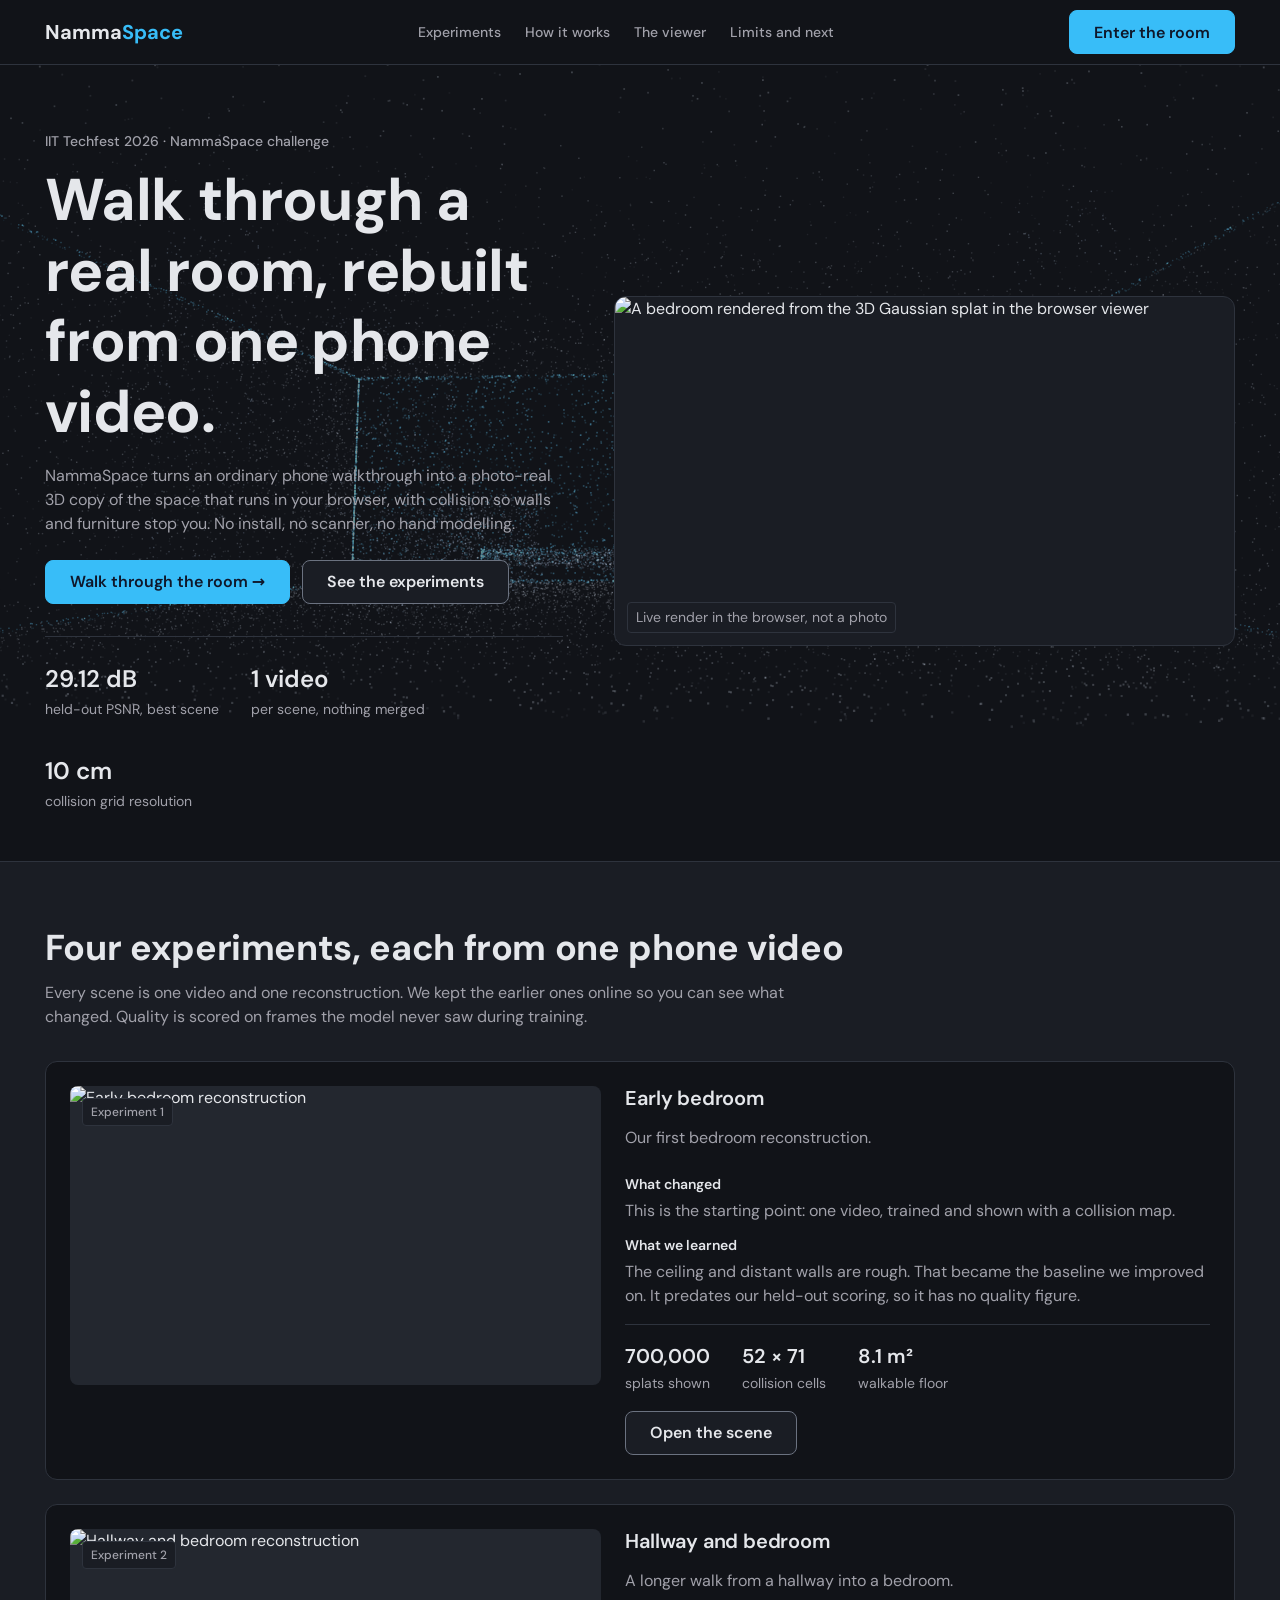
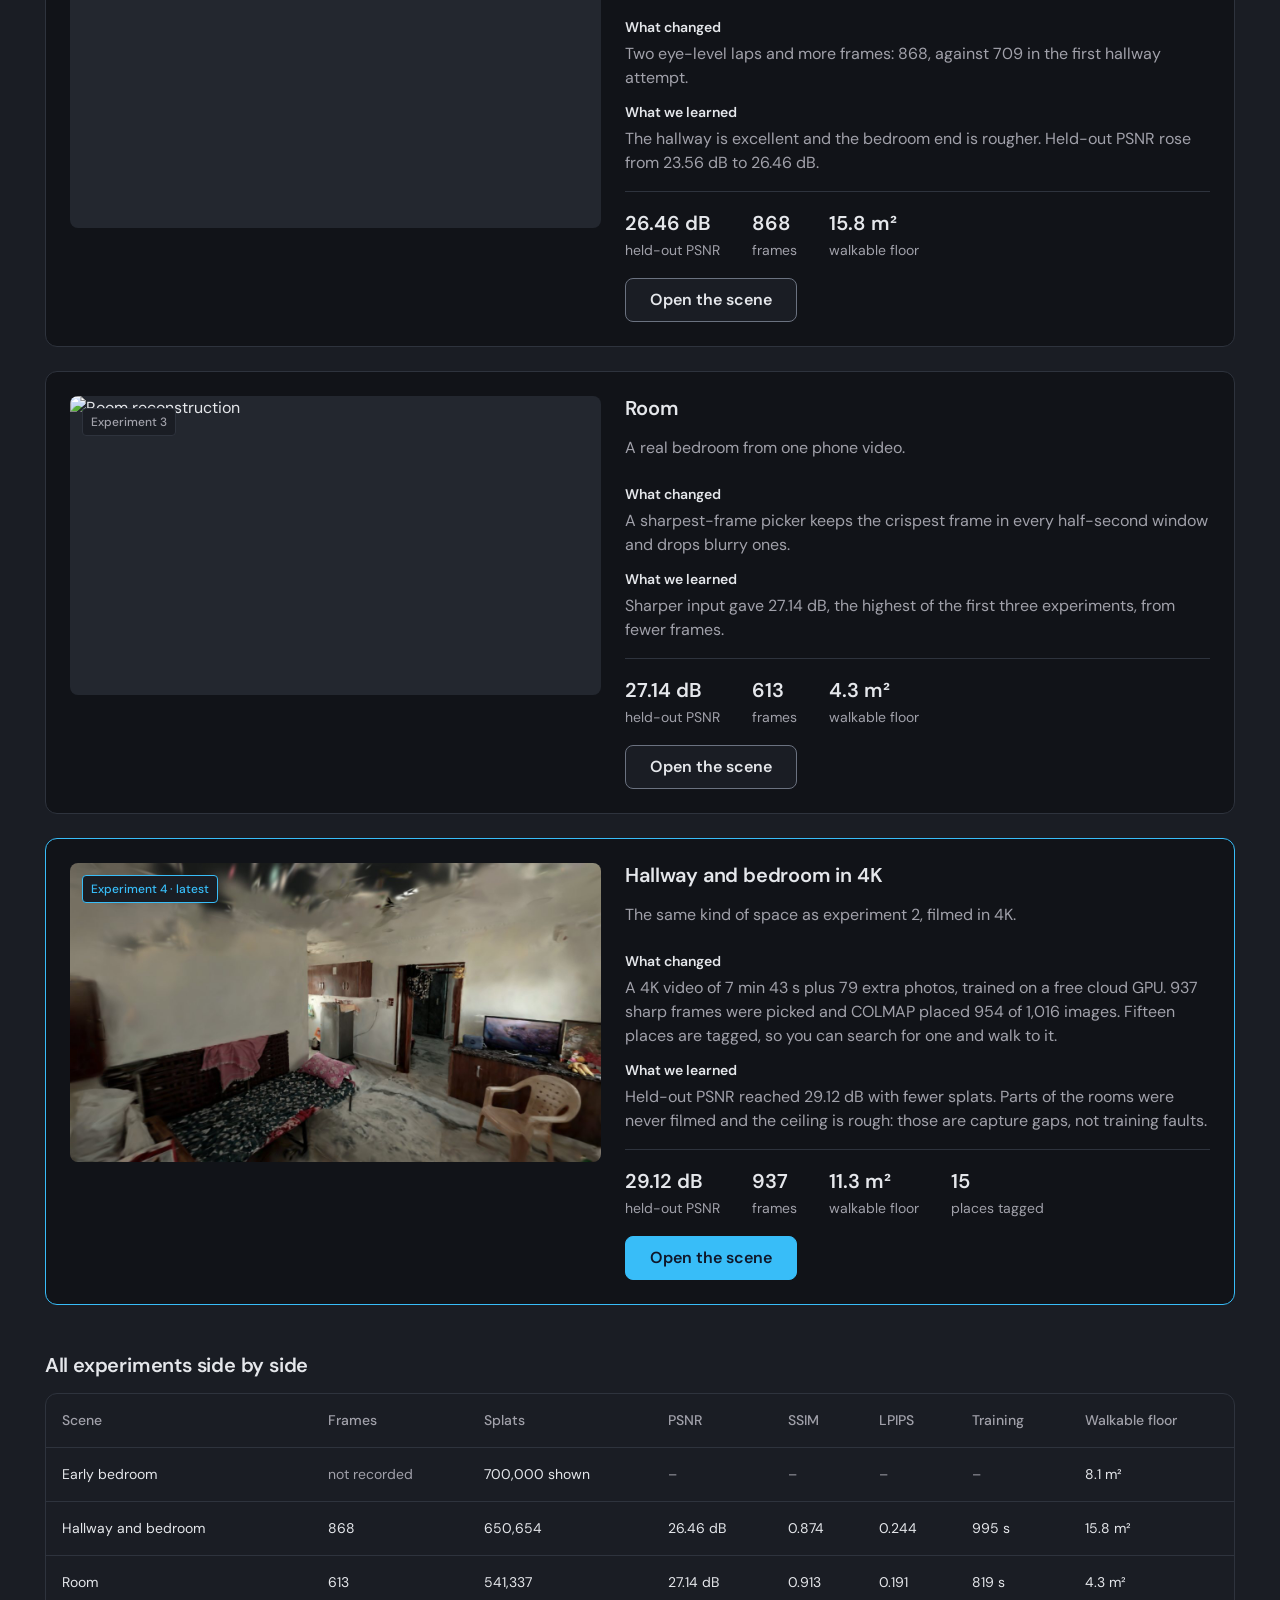
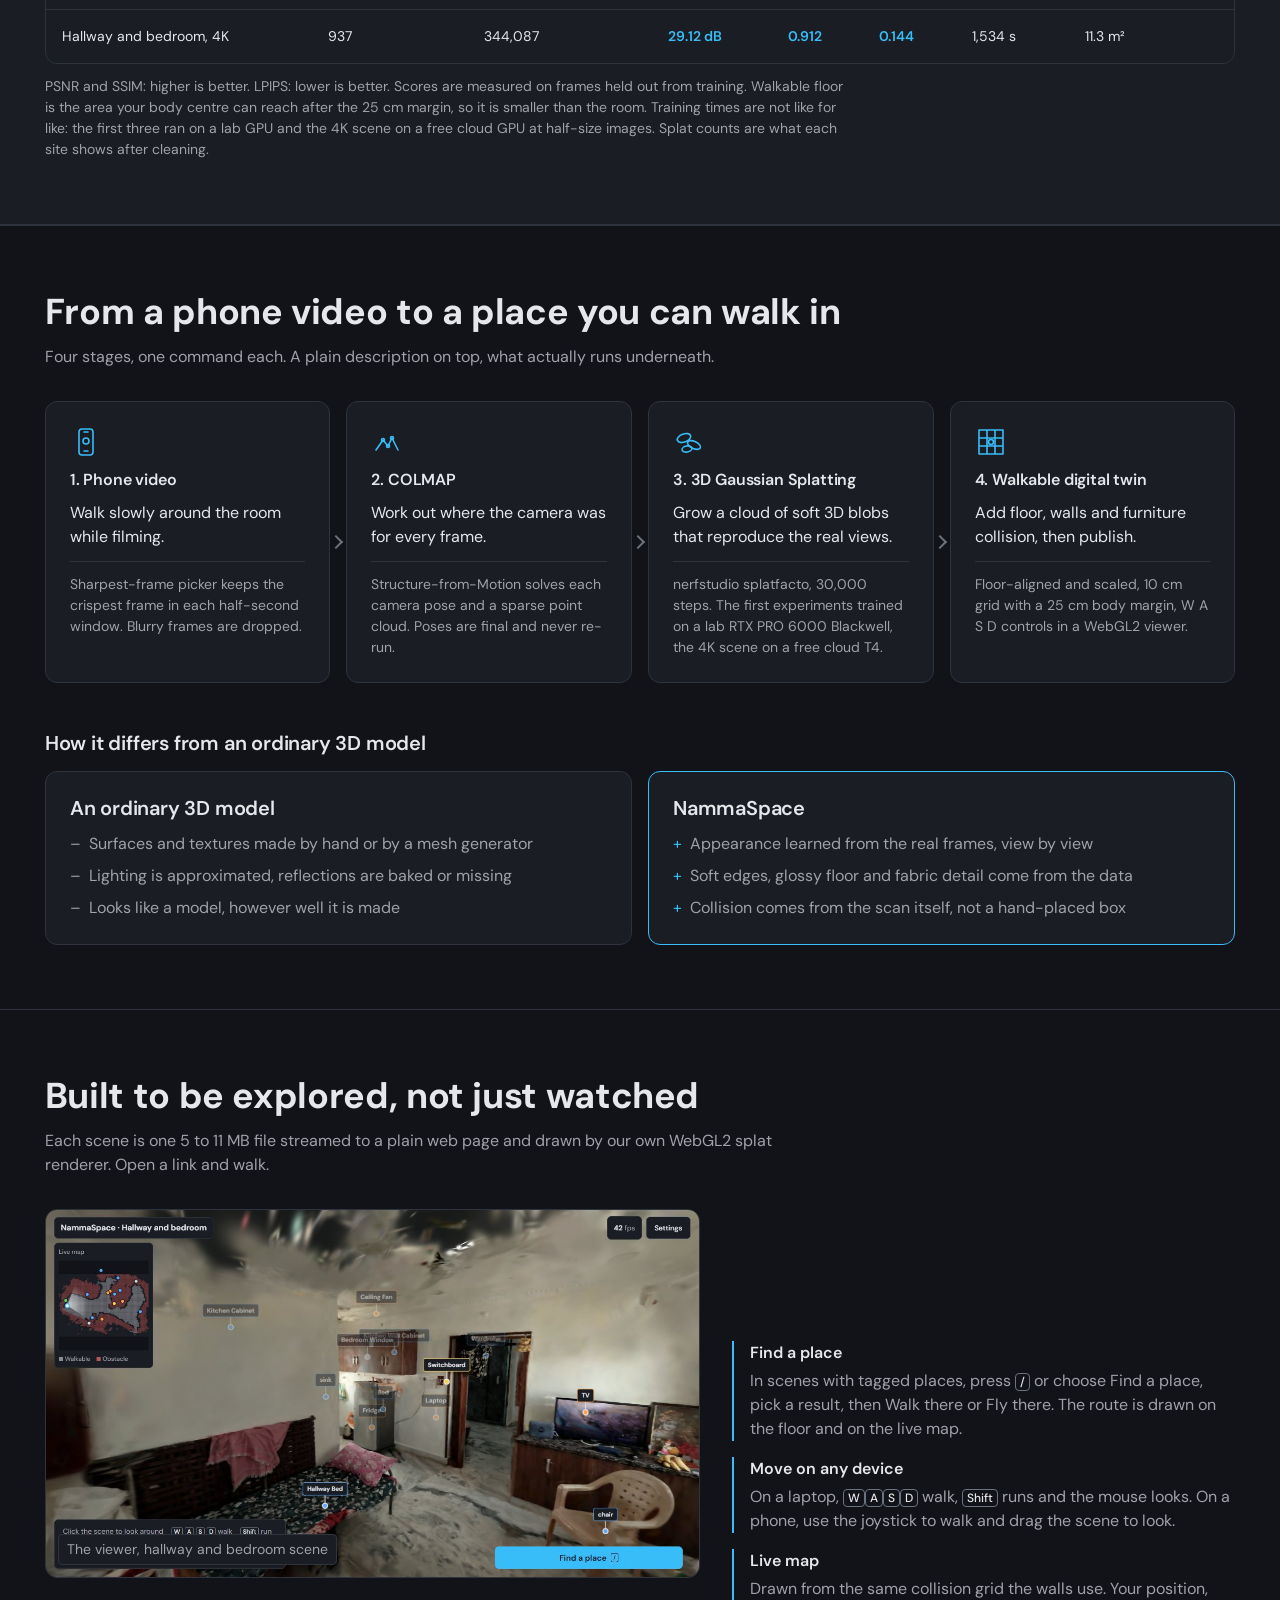
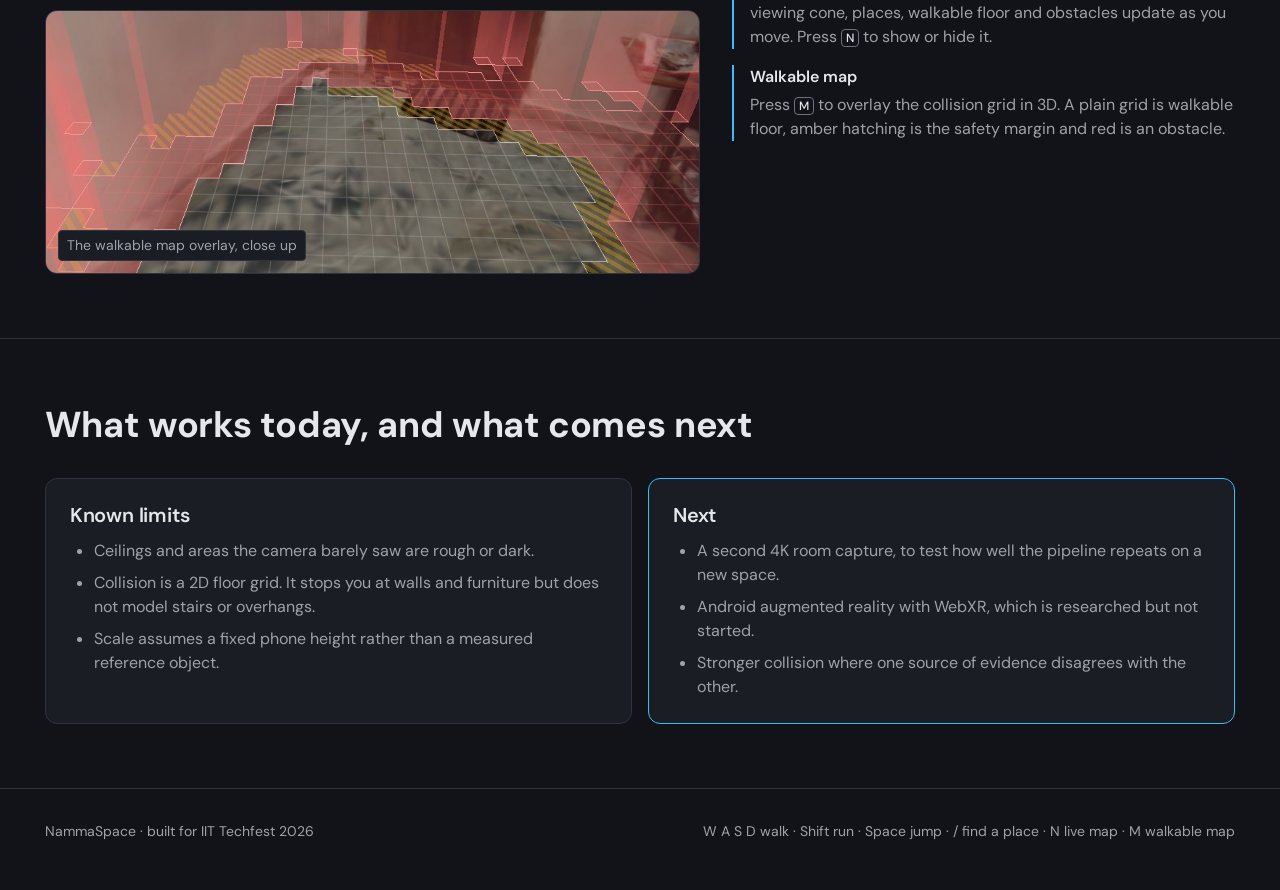
==== home/index.html @ dd1fe569 "feat(round2): sync the new viewer, 4K scene with 14 places, STEP 4 tagging tool and cloud notebooks" ====
<!doctype html>
<html lang="en">
<head>
<meta charset="utf-8">
<meta name="viewport" content="width=device-width, initial-scale=1">
<title>NammaSpace | Walkable digital twins from phone video</title>
<meta name="description" content="NammaSpace rebuilds real indoor spaces from a single phone video as 3D Gaussian splats with collision, so you can walk through them in the browser.">
<style>
@font-face { font-family: "DM Sans"; font-style: normal; font-weight: 400 700; font-display: swap; src: url(fonts/dm-sans-latin.woff2) format("woff2"); }
:root {
  color-scheme: dark;
  --bg: #111318;
  --surface: #1A1D24;
  --surface-2: #23272F;
  --line: #2E333D;
  --edge: #6B7280;
  --fg: #E5E7EB;
  --muted: #A1A1AA;
  --accent: #38BDF8;
  --on-accent: #0F172A;
  --cloud-mode: dark;
  --space-1: 4px;
  --space-2: 8px;
  --space-3: 12px;
  --space-4: 16px;
  --space-6: 24px;
  --space-8: 32px;
  --space-12: 48px;
  --space-16: 64px;
  --radius: 8px;
  --radius-lg: 12px;
  --font: "DM Sans", system-ui, sans-serif;
}
* { box-sizing: border-box; }
html { scroll-behavior: smooth; scroll-padding-top: 72px; }
body { margin: 0; background: var(--bg); color: var(--fg); font-family: var(--font); font-size: 16px; line-height: 1.5; font-variant-numeric: tabular-nums; }
a { color: inherit; }
img { display: block; max-width: 100%; height: auto; }
.wrap { width: min(1560px, 100%); margin: 0 auto; padding: 0 clamp(16px, 3.5vw, 56px); }
.eyebrow { font-size: 14px; font-weight: 500; color: var(--muted); }
h1, h2, h3 { margin: 0; line-height: 1.2; letter-spacing: -0.01em; }
h2 { font-size: clamp(24px, 4vw, 36px); font-weight: 700; }
h3 { font-size: 20px; font-weight: 600; }
p { margin: 0; }
.lede { color: var(--muted); font-size: 16px; max-width: 72ch; }
section { padding: var(--space-16) 0; border-top: 1px solid var(--line); }
.head { display: grid; gap: var(--space-3); margin-bottom: var(--space-8); }
a:focus-visible, button:focus-visible { outline: 2px solid var(--accent); outline-offset: 2px; border-radius: 4px; }

.nav { position: sticky; top: 0; z-index: 10; background: var(--bg); border-bottom: 1px solid var(--line); }
.nav .wrap { display: flex; align-items: center; justify-content: space-between; gap: var(--space-4); min-height: 64px; }
.brand { font-size: 20px; font-weight: 700; text-decoration: none; }
.brand span { color: var(--accent); }
.nav ul { display: flex; gap: var(--space-6); list-style: none; margin: 0; padding: 0; }
.nav ul a { font-size: 14px; font-weight: 500; color: var(--muted); text-decoration: none; padding: var(--space-3) 0; }
.nav ul a:hover { color: var(--fg); text-decoration: underline; text-underline-offset: 6px; }
@media (max-width: 720px) { .nav ul { display: none; } }

.btn { display: inline-flex; align-items: center; justify-content: center; gap: var(--space-2); min-height: 44px; padding: 0 var(--space-6); font: 600 16px var(--font); text-decoration: none; border-radius: var(--radius); border: 1px solid var(--edge); color: var(--fg); background: var(--surface); }
.btn:hover { border-color: var(--accent); }
.btn.primary { background: var(--accent); border-color: var(--accent); color: var(--on-accent); }
.btn.primary:hover { background: #0EA5E9; border-color: #0EA5E9; }

.hero { position: relative; padding: var(--space-16) 0 var(--space-12); border-top: 0; }
.hero .wrap { position: relative; z-index: 1; display: grid; gap: clamp(24px, 4vw, 72px); grid-template-columns: minmax(0, 1fr) minmax(0, 1.2fr); align-items: center; min-height: min(640px, 80vh); }
#cloud { position: fixed; inset: 0; z-index: -1; width: 100%; height: 100%; display: block; pointer-events: none; opacity: 0.5; }
.hero h1 { font-size: clamp(32px, 4.6vw, 64px); font-weight: 700; margin: var(--space-3) 0 var(--space-4); }
.hero h1 em { font-style: normal; }
.cta { display: flex; gap: var(--space-3); flex-wrap: wrap; margin-top: var(--space-6); }
@media (max-width: 560px) { .cta .btn { flex: 1 1 100%; } }
.facts { display: flex; gap: var(--space-8); flex-wrap: wrap; margin-top: var(--space-8); padding-top: var(--space-6); border-top: 1px solid var(--line); }
.fact b { display: block; font-size: 24px; font-weight: 600; color: var(--fg); }
.fact span { font-size: 14px; color: var(--muted); }
.shot { position: relative; border: 1px solid var(--line); border-radius: var(--radius-lg); overflow: hidden; background: var(--surface); }
.shot figcaption { position: absolute; left: var(--space-3); bottom: var(--space-3); font-size: 14px; background: var(--surface); border: 1px solid var(--line); border-radius: 4px; padding: var(--space-1) var(--space-2); color: var(--muted); }
@media (max-width: 880px) { .hero .wrap { grid-template-columns: 1fr; } }
@media (max-width: 720px) { .shot figcaption { position: static; border: 0; border-top: 1px solid var(--line); border-radius: 0; padding: var(--space-2) var(--space-3); } }

.card { display: grid; gap: var(--space-3); align-content: start; padding: var(--space-6); background: var(--surface); border: 1px solid var(--line); border-radius: var(--radius-lg); }
.card p { color: var(--muted); font-size: 16px; }

.compare { display: grid; gap: var(--space-4); grid-template-columns: 1fr 1fr; margin-top: var(--space-4); }
.compare .card.us { border-color: var(--accent); }
.compare ul { margin: 0; padding: 0; list-style: none; display: grid; gap: var(--space-2); font-size: 16px; color: var(--muted); }
.compare li::before { content: "\2013"; margin-right: var(--space-2); color: var(--muted); }
.compare .us li::before { content: "+"; color: var(--accent); }
@media (max-width: 640px) { .compare { grid-template-columns: 1fr; } }

.flow { display: grid; gap: var(--space-4); grid-template-columns: repeat(4, 1fr); }
.step { position: relative; display: grid; gap: var(--space-3); align-content: start; padding: var(--space-6); background: var(--surface); border: 1px solid var(--line); border-radius: var(--radius-lg); }
.step:not(:last-child)::after { content: ""; position: absolute; top: 50%; right: -12px; width: 8px; height: 8px; border-top: 2px solid var(--edge); border-right: 2px solid var(--edge); transform: translateY(-50%) rotate(45deg); }
.step .icon { width: 32px; height: 32px; }
.step svg { width: 32px; height: 32px; stroke: var(--accent); fill: none; stroke-width: 1.6; stroke-linecap: round; stroke-linejoin: round; }
.step h3 { font-size: 16px; }
.step .plain { font-size: 16px; color: var(--fg); }
.step .tech { font-size: 14px; color: var(--muted); border-top: 1px solid var(--line); padding-top: var(--space-3); }
@media (max-width: 960px) { .flow { grid-template-columns: repeat(2, 1fr); } .step:nth-child(2)::after { display: none; } }
@media (max-width: 560px) { .flow { grid-template-columns: 1fr; } .step::after { display: none; } }

.tablewrap { overflow-x: auto; border: 1px solid var(--line); border-radius: var(--radius-lg); background: var(--surface); }
table { width: 100%; border-collapse: collapse; min-width: 720px; font-size: 14px; }
th, td { text-align: left; padding: var(--space-4); border-bottom: 1px solid var(--line); white-space: nowrap; }
th { font-size: 14px; font-weight: 500; color: var(--muted); }
tr:last-child td { border-bottom: 0; }
td.best { color: var(--accent); font-weight: 600; }
td.na { color: var(--muted); }
.note { font-size: 14px; color: var(--muted); margin-top: var(--space-3); max-width: 80ch; }

.viewer { display: grid; gap: var(--space-8); grid-template-columns: 1.3fr 1fr; align-items: center; }
.viewer ul { margin: 0; padding: 0; list-style: none; display: grid; gap: var(--space-4); grid-column: 2; grid-row: 1 / span 2; }
.viewer li { display: grid; gap: var(--space-1); padding-left: var(--space-4); border-left: 2px solid var(--accent); }
.viewer li b { font-weight: 600; }
.viewer li span { color: var(--muted); font-size: 16px; }
kbd { font: 500 12px var(--font); color: var(--fg); border: 1px solid var(--edge); border-radius: 4px; padding: 0 var(--space-1); }
@media (max-width: 880px) { .viewer { grid-template-columns: 1fr; } .viewer ul { grid-column: 1; grid-row: auto; } }

.limits { display: grid; gap: var(--space-4); grid-template-columns: 1fr 1fr; }
.limits .card.next { border-color: var(--accent); }
.limits ul { margin: 0; padding-left: var(--space-6); display: grid; gap: var(--space-2); color: var(--muted); font-size: 16px; }
@media (max-width: 720px) { .limits { grid-template-columns: 1fr; } }

footer { padding: var(--space-8) 0 var(--space-12); border-top: 1px solid var(--line); color: var(--muted); font-size: 14px; }
footer .wrap { display: flex; gap: var(--space-4); justify-content: space-between; flex-wrap: wrap; }


.band { background: var(--surface); border-bottom: 1px solid var(--line); }
.subhead { margin: var(--space-12) 0 var(--space-4); font-size: 20px; }
.experiments { list-style: none; margin: 0; padding: 0; display: grid; gap: var(--space-6); }
.exp { display: grid; grid-template-columns: minmax(0, 1fr) minmax(0, 1.1fr); gap: var(--space-6); padding: var(--space-6); background: var(--bg); border: 1px solid var(--line); border-radius: var(--radius-lg); }
.exp.latest { border-color: var(--accent); }
.exp .pic { position: relative; aspect-ratio: 16 / 9; overflow: hidden; border-radius: var(--radius); background: var(--surface-2); align-self: start; }
.exp .pic img { width: 100%; height: 100%; object-fit: cover; }
.badge { position: absolute; top: var(--space-3); left: var(--space-3); font-size: 12px; font-weight: 500; padding: var(--space-1) var(--space-2); border-radius: 4px; background: var(--surface); border: 1px solid var(--line); color: var(--muted); }
.exp.latest .badge { color: var(--accent); border-color: var(--accent); }
.exp .body { display: grid; gap: var(--space-4); align-content: start; }
.exp .summary { color: var(--muted); }
.story { display: grid; gap: var(--space-1); margin: 0; }
.story dt { font-size: 14px; font-weight: 600; margin-top: var(--space-2); }
.story dd { margin: 0; color: var(--muted); font-size: 16px; }
.metrics { list-style: none; margin: 0; padding: var(--space-4) 0 0; display: flex; flex-wrap: wrap; gap: var(--space-4) var(--space-8); border-top: 1px solid var(--line); }
.metrics b { display: block; font-size: 20px; font-weight: 600; }
.metrics span { font-size: 14px; color: var(--muted); }
.exp .btn { justify-self: start; }
@media (max-width: 880px) { .exp { grid-template-columns: 1fr; } }
.nav ul a[aria-current="true"] { color: var(--fg); text-decoration: underline; text-decoration-color: var(--accent); text-underline-offset: 6px; text-decoration-thickness: 2px; }

@media (prefers-reduced-motion: reduce) { html { scroll-behavior: auto; } }
</style>
</head>
<body>

<nav class="nav" aria-label="Main">
  <div class="wrap">
    <a class="brand" href="#top">Namma<span>Space</span></a>
    <ul>
      <li><a href="#experiments">Experiments</a></li>
      <li><a href="#how">How it works</a></li>
      <li><a href="#viewer">The viewer</a></li>
      <li><a href="#limits">Limits and next</a></li>
    </ul>
    <a class="btn primary" href="/room/">Enter the room</a>
  </div>
</nav>

<header class="hero" id="top">
  <canvas id="cloud" aria-hidden="true"></canvas>
  <div class="wrap">
    <div>
      <span class="eyebrow">IIT Techfest 2026 &middot; NammaSpace challenge</span>
      <h1>Walk through a real room, <em>rebuilt from one phone video.</em></h1>
      <p class="lede">NammaSpace turns an ordinary phone walkthrough into a photo-real 3D copy of the space that runs in your browser, with collision so walls and furniture stop you. No install, no scanner, no hand modelling.</p>
      <div class="cta">
        <a class="btn primary" href="/room/">Walk through the room &rarr;</a>
        <a class="btn" href="#experiments">See the experiments</a>
      </div>
      <div class="facts">
        <div class="fact"><b>29.12 dB</b><span>held-out PSNR, best scene</span></div>
        <div class="fact"><b>1 video</b><span>per scene, nothing merged</span></div>
        <div class="fact"><b>10 cm</b><span>collision grid resolution</span></div>
      </div>
    </div>
    <figure class="shot" style="margin:0">
      <img src="img/room.jpg" width="1280" height="720" alt="A bedroom rendered from the 3D Gaussian splat in the browser viewer" fetchpriority="high">
      <figcaption>Live render in the browser, not a photo</figcaption>
    </figure>
  </div>
</header>

<section id="experiments" class="band">
  <div class="wrap">
    <div class="head">
      <h2>Four experiments, each from one phone video</h2>
      <p class="lede">Every scene is one video and one reconstruction. We kept the earlier ones online so you can see what changed. Quality is scored on frames the model never saw during training.</p>
    </div>
    <ol class="experiments">
      <li class="exp">
        <div class="pic"><img src="img/bedroom.jpg" width="1280" height="720" alt="Early bedroom reconstruction" loading="lazy"><span class="badge">Experiment 1</span></div>
        <div class="body">
          <h3>Early bedroom</h3>
          <p class="summary">Our first bedroom reconstruction.</p>
          <dl class="story">
            <dt>What changed</dt><dd>This is the starting point: one video, trained and shown with a collision map.</dd>
            <dt>What we learned</dt><dd>The ceiling and distant walls are rough. That became the baseline we improved on. It predates our held-out scoring, so it has no quality figure.</dd>
          </dl>
          <ul class="metrics">
            <li><b>700,000</b><span>splats shown</span></li>
            <li><b>52 &times; 71</b><span>collision cells</span></li>
            <li><b>8.1 m&sup2;</b><span>walkable floor</span></li>
          </ul>
          <a class="btn" href="/bedroom/">Open the scene</a>
        </div>
      </li>
      <li class="exp">
        <div class="pic"><img src="img/hallway.jpg" width="1280" height="720" alt="Hallway and bedroom reconstruction" loading="lazy"><span class="badge">Experiment 2</span></div>
        <div class="body">
          <h3>Hallway and bedroom</h3>
          <p class="summary">A longer walk from a hallway into a bedroom.</p>
          <dl class="story">
            <dt>What changed</dt><dd>Two eye-level laps and more frames: 868, against 709 in the first hallway attempt.</dd>
            <dt>What we learned</dt><dd>The hallway is excellent and the bedroom end is rougher. Held-out PSNR rose from 23.56 dB to 26.46 dB.</dd>
          </dl>
          <ul class="metrics">
            <li><b>26.46 dB</b><span>held-out PSNR</span></li>
            <li><b>868</b><span>frames</span></li>
            <li><b>15.8 m&sup2;</b><span>walkable floor</span></li>
          </ul>
          <a class="btn" href="/hallway/">Open the scene</a>
        </div>
      </li>
      <li class="exp">
        <div class="pic"><img src="img/room.jpg" width="1280" height="720" alt="Room reconstruction" loading="lazy"><span class="badge">Experiment 3</span></div>
        <div class="body">
          <h3>Room</h3>
          <p class="summary">A real bedroom from one phone video.</p>
          <dl class="story">
            <dt>What changed</dt><dd>A sharpest-frame picker keeps the crispest frame in every half-second window and drops blurry ones.</dd>
            <dt>What we learned</dt><dd>Sharper input gave 27.14 dB, the highest of the first three experiments, from fewer frames.</dd>
          </dl>
          <ul class="metrics">
            <li><b>27.14 dB</b><span>held-out PSNR</span></li>
            <li><b>613</b><span>frames</span></li>
            <li><b>4.3 m&sup2;</b><span>walkable floor</span></li>
          </ul>
          <a class="btn" href="/room/">Open the scene</a>
        </div>
      </li>
      <li class="exp latest">
        <div class="pic"><img src="img/hallway4k.jpg" width="1280" height="720" alt="Hallway and bedroom reconstruction from a 4K video" loading="lazy"><span class="badge">Experiment 4 &middot; latest</span></div>
        <div class="body">
          <h3>Hallway and bedroom in 4K</h3>
          <p class="summary">The same kind of space as experiment 2, filmed in 4K.</p>
          <dl class="story">
            <dt>What changed</dt><dd>A 4K video of 7 min 43 s plus 79 extra photos, trained on a free cloud GPU. 937 sharp frames were picked and COLMAP placed 954 of 1,016 images. Fifteen places are tagged, so you can search for one and walk to it.</dd>
            <dt>What we learned</dt><dd>Held-out PSNR reached 29.12 dB with fewer splats. Parts of the rooms were never filmed and the ceiling is rough: those are capture gaps, not training faults.</dd>
          </dl>
          <ul class="metrics">
            <li><b>29.12 dB</b><span>held-out PSNR</span></li>
            <li><b>937</b><span>frames</span></li>
            <li><b>11.3 m&sup2;</b><span>walkable floor</span></li>
            <li><b>15</b><span>places tagged</span></li>
          </ul>
          <a class="btn primary" href="/hallway-4k/">Open the scene</a>
        </div>
      </li>
    </ol>
    <h3 class="subhead">All experiments side by side</h3>
    <div class="tablewrap">
      <table>
        <thead>
          <tr><th>Scene</th><th>Frames</th><th>Splats</th><th>PSNR</th><th>SSIM</th><th>LPIPS</th><th>Training</th><th>Walkable floor</th></tr>
        </thead>
        <tbody>
          <tr><td>Early bedroom</td><td class="na">not recorded</td><td>700,000 shown</td><td class="na">&ndash;</td><td class="na">&ndash;</td><td class="na">&ndash;</td><td class="na">&ndash;</td><td>8.1 m&sup2;</td></tr>
          <tr><td>Hallway and bedroom</td><td>868</td><td>650,654</td><td>26.46 dB</td><td>0.874</td><td>0.244</td><td>995 s</td><td>15.8 m&sup2;</td></tr>
          <tr><td>Room</td><td>613</td><td>541,337</td><td>27.14 dB</td><td>0.913</td><td>0.191</td><td>819 s</td><td>4.3 m&sup2;</td></tr>
          <tr><td>Hallway and bedroom, 4K</td><td>937</td><td>344,087</td><td class="best">29.12 dB</td><td class="best">0.912</td><td class="best">0.144</td><td>1,534 s</td><td>11.3 m&sup2;</td></tr>
        </tbody>
      </table>
    </div>
    <p class="note">PSNR and SSIM: higher is better. LPIPS: lower is better. Scores are measured on frames held out from training. Walkable floor is the area your body centre can reach after the 25 cm margin, so it is smaller than the room. Training times are not like for like: the first three ran on a lab GPU and the 4K scene on a free cloud GPU at half-size images. Splat counts are what each site shows after cleaning.</p>
  </div>
</section>

<section id="how">
  <div class="wrap">
    <div class="head">
      <h2>From a phone video to a place you can walk in</h2>
      <p class="lede">Four stages, one command each. A plain description on top, what actually runs underneath.</p>
    </div>
    <div class="flow">
      <article class="step">
        <div class="icon"><svg viewBox="0 0 32 32" aria-hidden="true"><rect x="9" y="3" width="14" height="26" rx="3"/><path d="M14 6h4M14 25h4"/><circle cx="16" cy="15" r="3"/></svg></div>
        <h3>1. Phone video</h3>
        <p class="plain">Walk slowly around the room while filming.</p>
        <p class="tech">Sharpest-frame picker keeps the crispest frame in each half-second window. Blurry frames are dropped.</p>
      </article>
      <article class="step">
        <div class="icon"><svg viewBox="0 0 32 32" aria-hidden="true"><path d="M5 24l7-10 5 6 4-8 6 12"/><circle cx="12" cy="14" r="1.5"/><circle cx="21" cy="12" r="1.5"/><circle cx="17" cy="20" r="1.5"/></svg></div>
        <h3>2. COLMAP</h3>
        <p class="plain">Work out where the camera was for every frame.</p>
        <p class="tech">Structure-from-Motion solves each camera pose and a sparse point cloud. Poses are final and never re-run.</p>
      </article>
      <article class="step">
        <div class="icon"><svg viewBox="0 0 32 32" aria-hidden="true"><ellipse cx="11" cy="12" rx="7" ry="4" transform="rotate(-20 11 12)"/><ellipse cx="21" cy="19" rx="7" ry="3.5" transform="rotate(25 21 19)"/><ellipse cx="14" cy="23" rx="5" ry="3" transform="rotate(-10 14 23)"/></svg></div>
        <h3>3. 3D Gaussian Splatting</h3>
        <p class="plain">Grow a cloud of soft 3D blobs that reproduce the real views.</p>
        <p class="tech">nerfstudio splatfacto, 30,000 steps. The first experiments trained on a lab RTX PRO 6000 Blackwell, the 4K scene on a free cloud T4.</p>
      </article>
      <article class="step">
        <div class="icon"><svg viewBox="0 0 32 32" aria-hidden="true"><path d="M4 4h24v24H4zM4 12h24M4 20h24M12 4v24M20 4v24"/><circle cx="16" cy="16" r="2.5"/></svg></div>
        <h3>4. Walkable digital twin</h3>
        <p class="plain">Add floor, walls and furniture collision, then publish.</p>
        <p class="tech">Floor-aligned and scaled, 10 cm grid with a 25 cm body margin, W A S D controls in a WebGL2 viewer.</p>
      </article>
    </div>
    <h3 class="subhead">How it differs from an ordinary 3D model</h3>
    <div class="compare">
      <article class="card">
        <h3>An ordinary 3D model</h3>
        <ul>
          <li>Surfaces and textures made by hand or by a mesh generator</li>
          <li>Lighting is approximated, reflections are baked or missing</li>
          <li>Looks like a model, however well it is made</li>
        </ul>
      </article>
      <article class="card us">
        <h3>NammaSpace</h3>
        <ul>
          <li>Appearance learned from the real frames, view by view</li>
          <li>Soft edges, glossy floor and fabric detail come from the data</li>
          <li>Collision comes from the scan itself, not a hand-placed box</li>
        </ul>
      </article>
    </div>
  </div>
</section>

<section id="viewer">
  <div class="wrap">
    <div class="head">
      <h2>Built to be explored, not just watched</h2>
      <p class="lede">Each scene is one 5 to 11 MB file streamed to a plain web page and drawn by our own WebGL2 splat renderer. Open a link and walk.</p>
    </div>
    <div class="viewer">
      <figure class="shot" style="margin:0">
        <img src="img/room_ui.jpg" width="1280" height="720" alt="The viewer: fps and Settings at the top right, live map at the top left, controls at the bottom left and the Find a place button at the bottom right" loading="lazy">
        <figcaption>The viewer, hallway and bedroom scene</figcaption>
      </figure>
      <figure class="shot" style="margin:0;grid-column:1">
        <img src="img/live_map.jpg" width="900" height="360" alt="The walkable map overlay on the floor: a plain grid for walkable floor, amber diagonal hatching for the safety margin and red for obstacles" loading="lazy">
        <figcaption>The walkable map overlay, close up</figcaption>
      </figure>
      <ul>
        <li><b>Find a place</b><span>In scenes with tagged places, press <kbd>/</kbd> or choose Find a place, pick a result, then Walk there or Fly there. The route is drawn on the floor and on the live map.</span></li>
        <li><b>Move on any device</b><span>On a laptop, <kbd>W</kbd><kbd>A</kbd><kbd>S</kbd><kbd>D</kbd> walk, <kbd>Shift</kbd> runs and the mouse looks. On a phone, use the joystick to walk and drag the scene to look.</span></li>
        <li><b>Live map</b><span>Drawn from the same collision grid the walls use. Your position, viewing cone, places, walkable floor and obstacles update as you move. Press <kbd>N</kbd> to show or hide it.</span></li>
        <li><b>Walkable map</b><span>Press <kbd>M</kbd> to overlay the collision grid in 3D. A plain grid is walkable floor, amber hatching is the safety margin and red is an obstacle.</span></li>
      </ul>
    </div>
  </div>
</section>

<section id="limits">
  <div class="wrap">
    <div class="head">
      <h2>What works today, and what comes next</h2>
    </div>
    <div class="limits">
      <article class="card">
        <h3>Known limits</h3>
        <ul>
          <li>Ceilings and areas the camera barely saw are rough or dark.</li>
          <li>Collision is a 2D floor grid. It stops you at walls and furniture but does not model stairs or overhangs.</li>
          <li>Scale assumes a fixed phone height rather than a measured reference object.</li>
        </ul>
      </article>
      <article class="card next">
        <h3>Next</h3>
        <ul>
          <li>A second 4K room capture, to test how well the pipeline repeats on a new space.</li>
          <li>Android augmented reality with WebXR, which is researched but not started.</li>
          <li>Stronger collision where one source of evidence disagrees with the other.</li>
        </ul>
      </article>
    </div>
  </div>
</section>

<footer>
  <div class="wrap">
    <span>NammaSpace &middot; built for IIT Techfest 2026</span>
    <span>W A S D walk &middot; Shift run &middot; Space jump &middot; / find a place &middot; N live map &middot; M walkable map</span>
  </div>
</footer>

<script>
(function () {
  if ("scrollRestoration" in history) history.scrollRestoration = "manual";
  if (location.hash) history.replaceState(null, "", location.pathname + location.search);
  window.scrollTo(0, 0);
  var light = getComputedStyle(document.documentElement).getPropertyValue("--cloud-mode").trim() === "light";
  var cv = document.getElementById("cloud");
  var cx = cv.getContext("2d");
  var reduce = window.matchMedia("(prefers-reduced-motion: reduce)").matches;
  var pts = [], W = 0, H = 0, dpr = 1, mx = 0, my = 0, tmx = 0, tmy = 0, boost = 0, boostTarget = 0, cursorX = -9999, cursorY = -9999, t0 = performance.now();
  var R = 7, D = 12, HT = 4.6;
  function rnd(a, b) { return a + Math.random() * (b - a); }
  function add(x, y, z, kind) { pts.push({ x: x, y: y, z: z, sx: rnd(-16, 16), sy: rnd(-8, 14), sz: rnd(-16, 16), k: kind, ph: Math.random() * 6.28, d: Math.random() * 0.6 }); }
  function build() {
    pts = [];
    var i, a, b, c;
    for (i = 0; i < 6500; i++) add(rnd(-R, R), 0, rnd(-D, 1), 0);
    for (i = 0; i < 3200; i++) add(rnd(-R, R), rnd(0, HT), -D, 1);
    for (i = 0; i < 2600; i++) add(-R, rnd(0, HT), rnd(-D, 1), 1);
    for (i = 0; i < 2600; i++) add(R, rnd(0, HT), rnd(-D, 1), 1);
    for (i = 0; i < 2600; i++) add(rnd(-R, R), HT, rnd(-D, 1), 0);
    for (i = 0; i < 420; i++) {
      add(rnd(-R, R), 0, -D, 2); add(rnd(-R, R), HT, -D, 2);
      add(-R, HT, rnd(-D, 1), 2); add(R, HT, rnd(-D, 1), 2);
      add(-R, 0, rnd(-D, 1), 2); add(R, 0, rnd(-D, 1), 2);
      add(-R, rnd(0, HT), -D, 2); add(R, rnd(0, HT), -D, 2);
    }
    [[-4.6, -2.5], [4.6, -2.5], [-4.6, -6.5], [4.6, -6.5], [-4.6, -10], [4.6, -10]].forEach(function (p) {
      for (i = 0; i < 260; i++) { a = rnd(0, 6.28); add(p[0] + Math.cos(a) * 0.45, rnd(0, HT), p[1] + Math.sin(a) * 0.45, 3); }
    });
    for (i = 0; i < 1400; i++) { a = rnd(0, 6.28); b = Math.sqrt(Math.random()); add(Math.cos(a) * 2.4 * b, 0.7 + 0.12 * Math.sin(a * 3), -6 + Math.sin(a) * 1.6 * b, 3); }
    for (i = 0; i < 900; i++) { a = rnd(0, 6.28); add(Math.cos(a) * 2.4, rnd(0.7, 0.85), -6 + Math.sin(a) * 1.6, 2); }
    [[-3.2, -5.5, 1.4], [3.2, -5.5, 1.4], [-3, -9, 1.8], [3, -9, 1.8]].forEach(function (o) {
      for (i = 0; i < 700; i++) { a = rnd(0, 6.28); b = rnd(0, 1); c = rnd(0, o[2]); add(o[0] + rnd(-0.9, 0.9), c, o[1] + rnd(-0.6, 0.6), 3); }
    });
  }
  function resize() {
    dpr = Math.min(window.devicePixelRatio || 1, 2);
    W = cv.clientWidth; H = cv.clientHeight;
    cv.width = W * dpr; cv.height = H * dpr;
    if (reduce) frame(t0 + 6500);
  }
  function ease(x) { return x < 0.5 ? 2 * x * x : 1 - Math.pow(-2 * x + 2, 2) / 2; }
  var last = t0;
  function frame(now) {
    var t = (now - t0) / 1000;
    var dt = Math.min(0.05, (now - last) / 1000); last = now;
    boost += (boostTarget - boost) * Math.min(1, dt * 6);
    var cycle = 18;
    var k = (t % cycle) / cycle;
    var form = k < 0.3 ? ease(k / 0.3) : k < 0.85 ? 1 : 1 - ease((k - 0.85) / 0.15);
    if (reduce) form = 1;
    mx += (tmx - mx) * 0.04; my += (tmy - my) * 0.04;
    var yaw = Math.sin(t * 0.12) * 0.08 + mx * 0.16;
    var pitch = -0.1 + my * 0.08;
    var cy = Math.cos(yaw), sy = Math.sin(yaw), cp = Math.cos(pitch), sp = Math.sin(pitch);
    var focal = Math.max(W * 0.62, H * 0.9);
    var camZ = 6, camY = 1.7;
    var sweepSpeed = 1.6 + boost * 5;
    var sweepZ = 2 - ((t * sweepSpeed) % (D + 3));
    cx.setTransform(dpr, 0, 0, dpr, 0, 0);
    cx.clearRect(0, 0, W, H);
    cx.globalCompositeOperation = light ? "source-over" : "lighter";
    var ox = W * 0.5, oy = H * 0.5;
    for (var i = 0; i < pts.length; i++) {
      var p = pts[i];
      var f = Math.min(1, Math.max(0, (form - p.d * 0.5) / 0.5));
      var x = p.x + p.sx * (1 - f), y = p.y + p.sy * (1 - f), z = p.z + p.sz * (1 - f);
      y += Math.sin(t * 0.8 + p.ph) * 0.03;
      var x1 = x * cy - (z + 5) * sy, z1 = x * sy + (z + 5) * cy - 5;
      var y1 = y - camY;
      var y2 = y1 * cp - z1 * sp, z2 = y1 * sp + z1 * cp;
      var depth = camZ - z2;
      if (depth < 0.6) continue;
      var sc = focal / depth;
      var px = ox + x1 * sc, py = oy - y2 * sc;
      var ddx = px - cursorX, ddy = py - cursorY, dd = Math.sqrt(ddx * ddx + ddy * ddy), glow = 0;
      if (dd < 150 && dd > 0.1) { var push = (150 - dd) / 150; px += ddx / dd * push * 38; py += ddy / dd * push * 38; glow = push; }
      if (px < -10 || px > W + 10 || py < -10 || py > H + 10) continue;
      var tw = 0.6 + 0.4 * Math.sin(t * 1.6 + p.ph);
      var near = Math.abs(z - sweepZ);
      var lit = near < 0.45 ? 1 - near / 0.45 : 0;
      var a = Math.min(1, (0.3 + 1.2 * f + lit * 1.4 + boost * 0.3 + glow * 1.2) * (11 / depth)) * tw * (light ? 0.8 : 0.7);
      var r = Math.max(0.7, sc * 0.007) * (1 + lit * 0.7 + glow * 0.6);
      var hue, sat, lig;
      if (light) {
        hue = 158 + (p.k === 1 ? -8 : p.k === 3 ? 6 : 0); sat = 45 + (p.k === 2 ? 10 : 0); lig = lit > 0.05 ? 24 : 34 + (p.k === 1 ? 6 : 0);
      } else if (lit > 0.05) { hue = 199; sat = 90; lig = 68; }
      else if (p.k === 2) { hue = 199; sat = 70; lig = 62; }
      else if (p.k === 3) { hue = 215; sat = 25; lig = 66; }
      else { hue = 215; sat = 10; lig = 62; }
      cx.fillStyle = "hsla(" + hue + ", " + sat + "%, " + lig + "%, " + a.toFixed(3) + ")";
      cx.fillRect(px - r, py - r, r * 2, r * 2);
    }
    cx.globalCompositeOperation = "source-over";
    if (!reduce) requestAnimationFrame(frame);
  }
  window.addEventListener("resize", resize);
  window.addEventListener("pointermove", function (e) { tmx = e.clientX / window.innerWidth - 0.5; tmy = e.clientY / window.innerHeight - 0.5; cursorX = e.clientX; cursorY = e.clientY; });
  document.addEventListener("pointerover", function (e) { if (e.target.closest && e.target.closest(".btn, .nav a, .exp")) boostTarget = 1; });
  document.addEventListener("pointerout", function (e) { if (e.target.closest && e.target.closest(".btn, .nav a, .exp")) boostTarget = 0; });
  build(); resize();
  if (!reduce) requestAnimationFrame(frame);
})();
</script>
<script>
(function () {
  var links = Array.prototype.slice.call(document.querySelectorAll(".nav ul a"));
  var targets = links.map(function (link) { return document.querySelector(link.getAttribute("href")); });
  function update() {
    var line = window.innerHeight * 0.35, current = -1;
    targets.forEach(function (target, i) { if (target && target.getBoundingClientRect().top <= line) current = i; });
    if (window.innerHeight + window.scrollY >= document.documentElement.scrollHeight - 4) current = links.length - 1;
    links.forEach(function (link, i) { if (i === current) link.setAttribute("aria-current", "true"); else link.removeAttribute("aria-current"); });
  }
  window.addEventListener("scroll", update, { passive: true });
  window.addEventListener("resize", update);
  update();
})();
</script>
</body>
</html>
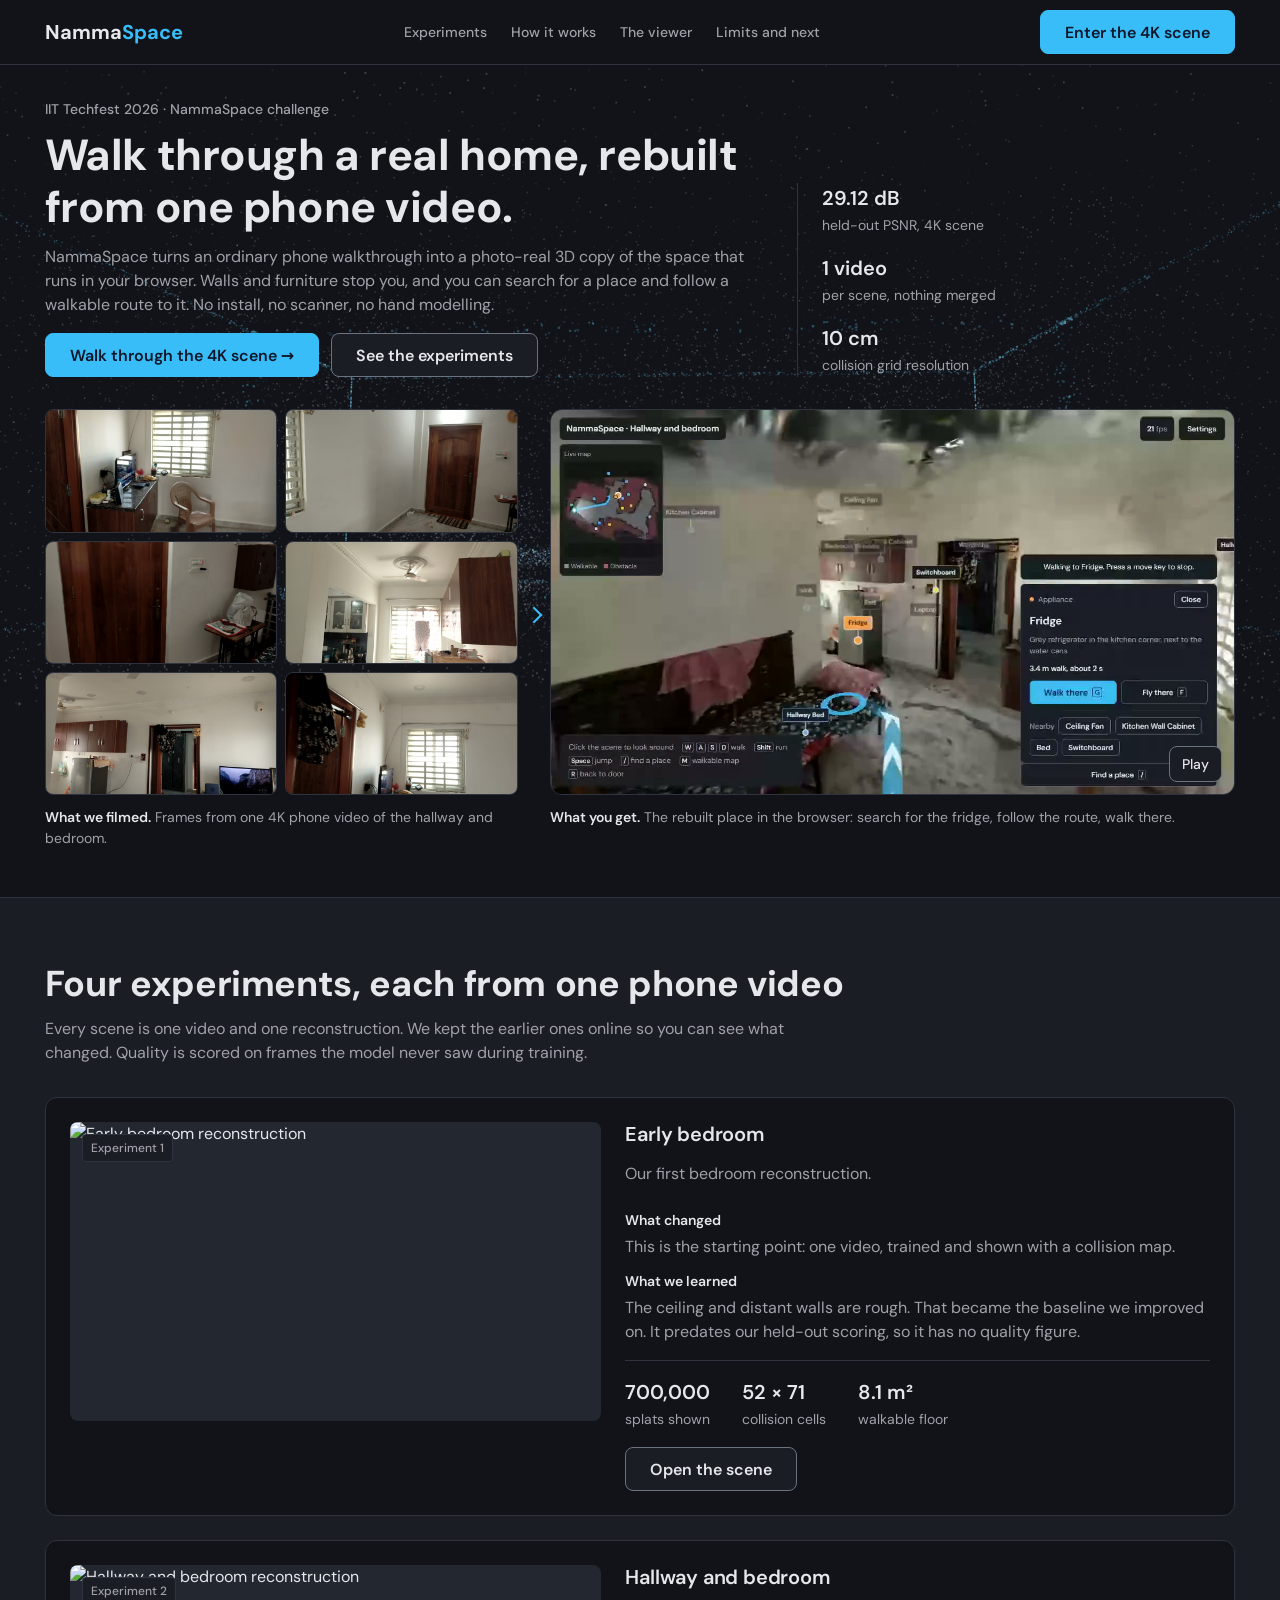
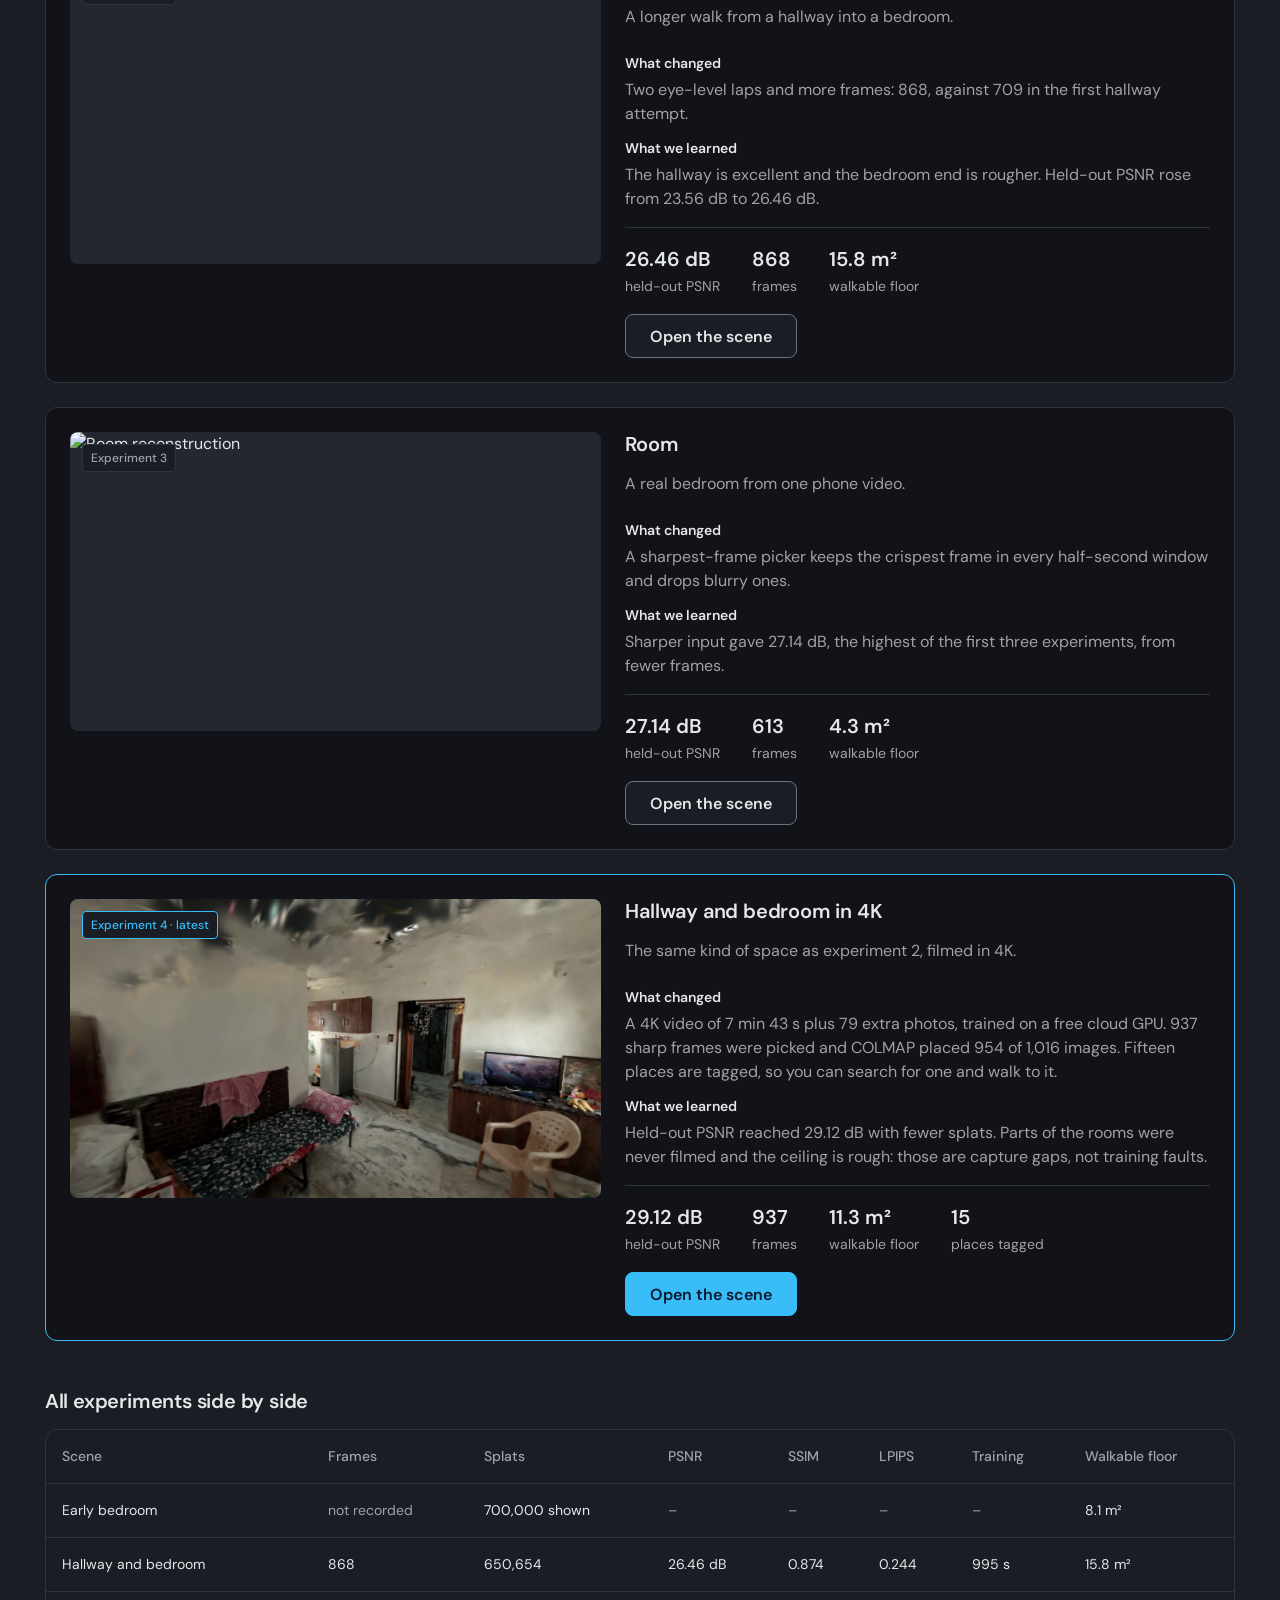
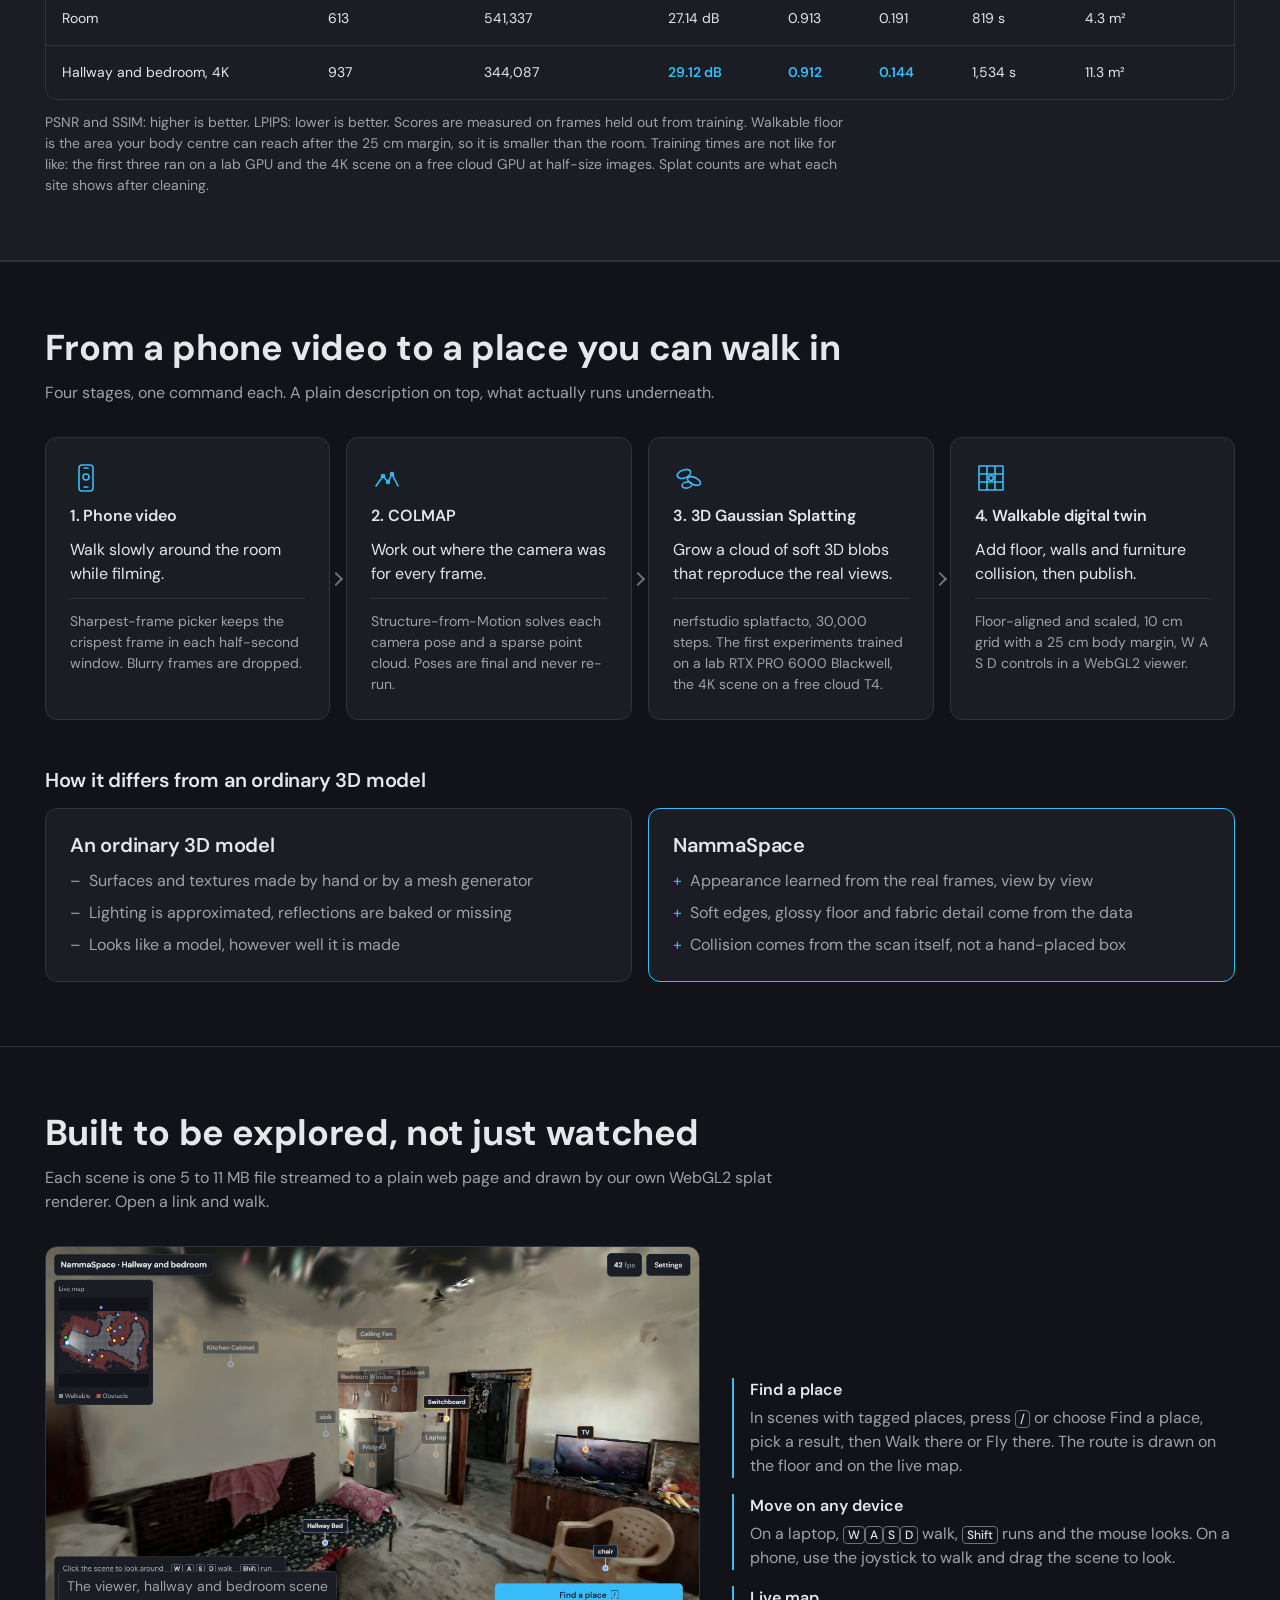
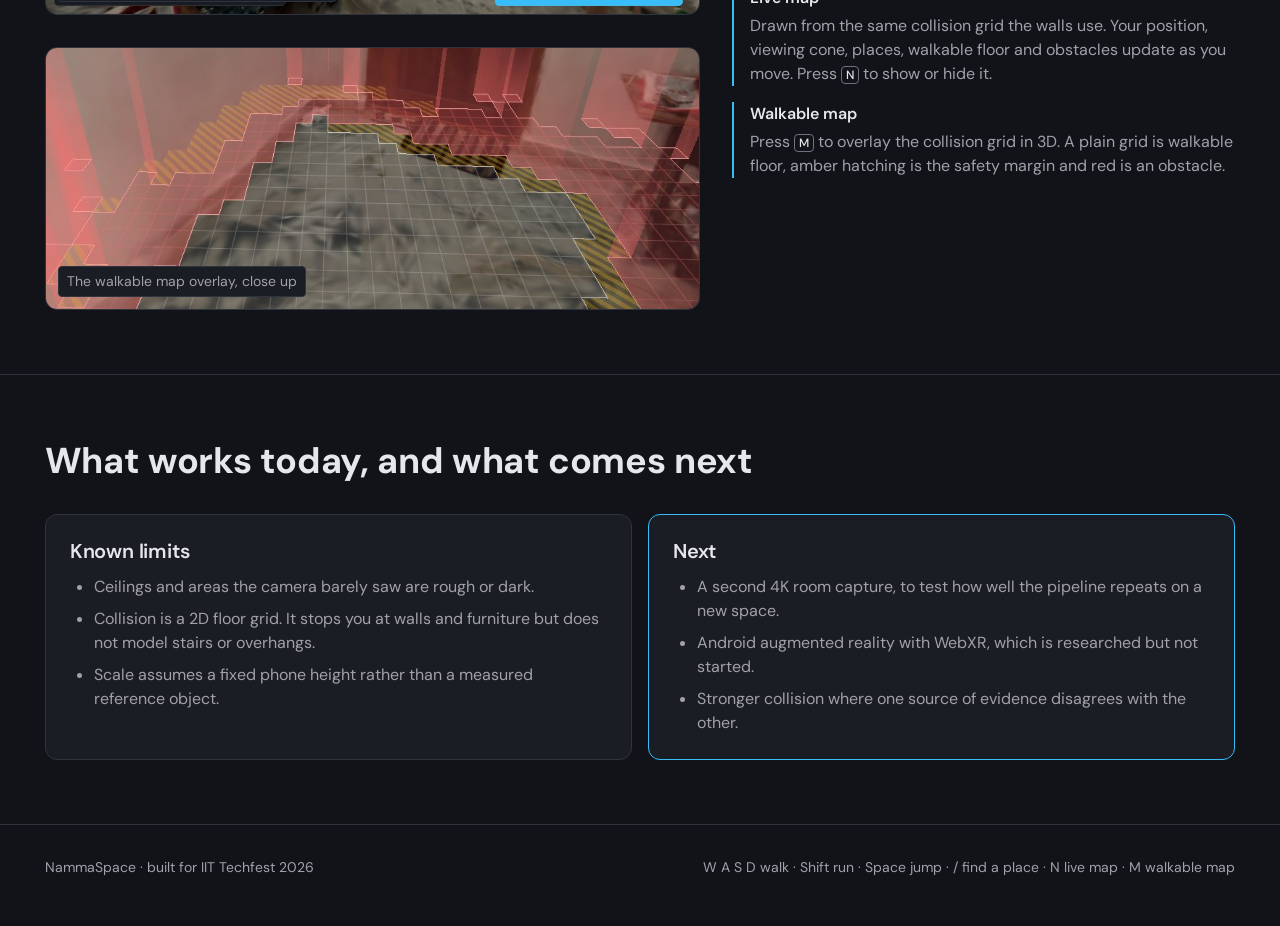
==== commit 43abdd8e: "home: 4K hero with filmed frames and a looping walkthrough clip" ====
--- a/home/index.html
+++ b/home/index.html
@@ -62,9 +62,40 @@
 .btn.primary:hover { background: #0EA5E9; border-color: #0EA5E9; }
 
 .hero { position: relative; padding: var(--space-16) 0 var(--space-12); border-top: 0; }
-.hero .wrap { position: relative; z-index: 1; display: grid; gap: clamp(24px, 4vw, 72px); grid-template-columns: minmax(0, 1fr) minmax(0, 1.2fr); align-items: center; min-height: min(640px, 80vh); }
+.hero .wrap { position: relative; z-index: 1; display: grid; gap: var(--space-8); }
+.hero { padding-top: var(--space-8); }
+.hero .cta { margin-top: var(--space-4); }
+.hero .top .fact b { font-size: 20px; }
+.hero .top { display: grid; gap: var(--space-8) clamp(24px, 4vw, 72px); grid-template-columns: minmax(0, 1.6fr) minmax(0, 1fr); align-items: end; }
+.hero .top .facts { margin-top: 0; padding-top: 0; border-top: 0; flex-direction: column; gap: var(--space-4); padding-left: var(--space-6); border-left: 1px solid var(--line); }
+.pair { display: grid; gap: var(--space-3) var(--space-8); grid-template-columns: minmax(0, 1fr) minmax(0, 1.45fr); grid-template-rows: auto auto; }
+.pair figure { position: relative; margin: 0; display: grid; grid-row: span 2; grid-template-rows: subgrid; row-gap: var(--space-3); min-width: 0; }
+.pair figcaption { font-size: 14px; color: var(--muted); }
+.pair figcaption b { color: var(--fg); font-weight: 600; }
+.frames .grid { display: grid; gap: var(--space-2); grid-template-columns: 1fr 1fr; grid-template-rows: repeat(3, minmax(0, 1fr)); min-height: 0; contain: size; }
+.frames .grid img { width: 100%; height: 100%; min-height: 0; object-fit: cover; border-radius: var(--radius); border: 1px solid var(--line); background: var(--surface-2); }
+.frames::after { content: ""; position: absolute; top: calc(50% - 20px); right: -22px; width: 10px; height: 10px; border-top: 2px solid var(--accent); border-right: 2px solid var(--accent); transform: rotate(45deg); }
+.clip .screen { position: relative; aspect-ratio: 16 / 9; border: 1px solid var(--line); border-radius: var(--radius-lg); overflow: hidden; background: var(--surface); }
+.clip video { display: block; width: 100%; height: 100%; object-fit: cover; }
+.clip-toggle { position: absolute; right: var(--space-3); bottom: var(--space-3); min-height: 36px; padding: 0 var(--space-3); font: 500 14px var(--font); color: var(--fg); background: var(--surface); border: 1px solid var(--edge); border-radius: var(--radius); cursor: pointer; touch-action: manipulation; -webkit-tap-highlight-color: transparent; }
+@media (hover: hover) { .clip-toggle:hover { border-color: var(--accent); } }
+@media (max-width: 880px) {
+  .hero .top { grid-template-columns: 1fr; }
+  .hero .top .facts { flex-direction: row; padding-left: 0; border-left: 0; padding-top: var(--space-6); border-top: 1px solid var(--line); gap: var(--space-6); }
+  .pair { grid-template-columns: 1fr; grid-template-rows: none; gap: var(--space-6); }
+  .pair figure { grid-row: auto; grid-template-rows: auto auto; }
+  .frames .grid { grid-template-columns: repeat(3, 1fr); grid-template-rows: none; contain: none; }
+  .frames .grid img { aspect-ratio: 4 / 3; height: auto; }
+  .frames::after { display: none; }
+}
+@media (max-width: 560px) {
+  .hero .top { gap: var(--space-6); }
+  .hero .top .facts { display: grid; grid-template-columns: repeat(3, minmax(0, 1fr)); gap: var(--space-3); padding-top: var(--space-4); }
+  .hero .top .fact b { font-size: 18px; }
+  .hero .top .fact span { font-size: 12px; display: block; line-height: 1.35; }
+}
 #cloud { position: fixed; inset: 0; z-index: -1; width: 100%; height: 100%; display: block; pointer-events: none; opacity: 0.5; }
-.hero h1 { font-size: clamp(32px, 4.6vw, 64px); font-weight: 700; margin: var(--space-3) 0 var(--space-4); }
+.hero h1 { font-size: clamp(30px, 3.4vw, 48px); font-weight: 700; margin: var(--space-2) 0 var(--space-3); max-width: 24ch; }
 .hero h1 em { font-style: normal; }
 .cta { display: flex; gap: var(--space-3); flex-wrap: wrap; margin-top: var(--space-6); }
 @media (max-width: 560px) { .cta .btn { flex: 1 1 100%; } }
@@ -73,7 +104,6 @@
 .fact span { font-size: 14px; color: var(--muted); }
 .shot { position: relative; border: 1px solid var(--line); border-radius: var(--radius-lg); overflow: hidden; background: var(--surface); }
 .shot figcaption { position: absolute; left: var(--space-3); bottom: var(--space-3); font-size: 14px; background: var(--surface); border: 1px solid var(--line); border-radius: 4px; padding: var(--space-1) var(--space-2); color: var(--muted); }
-@media (max-width: 880px) { .hero .wrap { grid-template-columns: 1fr; } }
 @media (max-width: 720px) { .shot figcaption { position: static; border: 0; border-top: 1px solid var(--line); border-radius: 0; padding: var(--space-2) var(--space-3); } }
 
 .card { display: grid; gap: var(--space-3); align-content: start; padding: var(--space-6); background: var(--surface); border: 1px solid var(--line); border-radius: var(--radius-lg); }
@@ -158,31 +188,49 @@
       <li><a href="#viewer">The viewer</a></li>
       <li><a href="#limits">Limits and next</a></li>
     </ul>
-    <a class="btn primary" href="/room/">Enter the room</a>
+    <a class="btn primary" href="/hallway-4k/">Enter the 4K scene</a>
   </div>
 </nav>
 
 <header class="hero" id="top">
   <canvas id="cloud" aria-hidden="true"></canvas>
   <div class="wrap">
-    <div>
-      <span class="eyebrow">IIT Techfest 2026 &middot; NammaSpace challenge</span>
-      <h1>Walk through a real room, <em>rebuilt from one phone video.</em></h1>
-      <p class="lede">NammaSpace turns an ordinary phone walkthrough into a photo-real 3D copy of the space that runs in your browser, with collision so walls and furniture stop you. No install, no scanner, no hand modelling.</p>
-      <div class="cta">
-        <a class="btn primary" href="/room/">Walk through the room &rarr;</a>
-        <a class="btn" href="#experiments">See the experiments</a>
+    <div class="top">
+      <div>
+        <span class="eyebrow">IIT Techfest 2026 &middot; NammaSpace challenge</span>
+        <h1>Walk through a real home, <em>rebuilt from one phone video.</em></h1>
+        <p class="lede">NammaSpace turns an ordinary phone walkthrough into a photo-real 3D copy of the space that runs in your browser. Walls and furniture stop you, and you can search for a place and follow a walkable route to it. No install, no scanner, no hand modelling.</p>
+        <div class="cta">
+          <a class="btn primary" href="/hallway-4k/">Walk through the 4K scene &rarr;</a>
+          <a class="btn" href="#experiments">See the experiments</a>
+        </div>
       </div>
       <div class="facts">
-        <div class="fact"><b>29.12 dB</b><span>held-out PSNR, best scene</span></div>
+        <div class="fact"><b>29.12 dB</b><span>held-out PSNR, 4K scene</span></div>
         <div class="fact"><b>1 video</b><span>per scene, nothing merged</span></div>
         <div class="fact"><b>10 cm</b><span>collision grid resolution</span></div>
       </div>
     </div>
-    <figure class="shot" style="margin:0">
-      <img src="img/room.jpg" width="1280" height="720" alt="A bedroom rendered from the 3D Gaussian splat in the browser viewer" fetchpriority="high">
-      <figcaption>Live render in the browser, not a photo</figcaption>
-    </figure>
+    <div class="pair">
+      <figure class="frames">
+        <div class="grid">
+          <img src="img/hero/frame_1.jpg" width="800" height="450" alt="Video frame: TV corner with a window and a chair" fetchpriority="high">
+          <img src="img/hero/frame_2.jpg" width="800" height="450" alt="Video frame: the main door at the end of the hallway">
+          <img src="img/hero/frame_3.jpg" width="800" height="450" alt="Video frame: wooden wardrobe door and a switchboard">
+          <img src="img/hero/frame_4.jpg" width="800" height="450" alt="Video frame: kitchen cabinets and ceiling fan">
+          <img src="img/hero/frame_5.jpg" width="800" height="450" alt="Video frame: fridge, bedroom door and TV">
+          <img src="img/hero/frame_6.jpg" width="800" height="450" alt="Video frame: bedroom window and desk">
+        </div>
+        <figcaption><b>What we filmed.</b> Frames from one 4K phone video of the hallway and bedroom.</figcaption>
+      </figure>
+      <figure class="clip">
+        <div class="screen">
+          <video id="heroClip" src="img/hero/hero_4k_loop.mp4" poster="img/hero/hero_4k_poster.jpg" width="1280" height="720" muted loop playsinline preload="auto" aria-label="Screen recording: searching for the fridge, the route appears on the floor and the camera walks there"></video>
+          <button type="button" class="clip-toggle" id="clipToggle" aria-controls="heroClip">Pause</button>
+        </div>
+        <figcaption><b>What you get.</b> The rebuilt place in the browser: search for the fridge, follow the route, walk there.</figcaption>
+      </figure>
+    </div>
   </div>
 </header>
 
@@ -500,6 +548,18 @@
 </script>
 <script>
 (function () {
+  var clip = document.getElementById("heroClip"), toggle = document.getElementById("clipToggle");
+  var still = window.matchMedia("(prefers-reduced-motion: reduce)").matches;
+  function label() { toggle.textContent = clip.paused ? "Play" : "Pause"; }
+  clip.addEventListener("play", label);
+  clip.addEventListener("pause", label);
+  toggle.addEventListener("click", function () { if (clip.paused) clip.play(); else clip.pause(); });
+  if (!still) { var p = clip.play(); if (p && p.catch) p.catch(label); }
+  label();
+})();
+</script>
+<script>
+(function () {
   var links = Array.prototype.slice.call(document.querySelectorAll(".nav ul a"));
   var targets = links.map(function (link) { return document.querySelector(link.getAttribute("href")); });
   function update() {
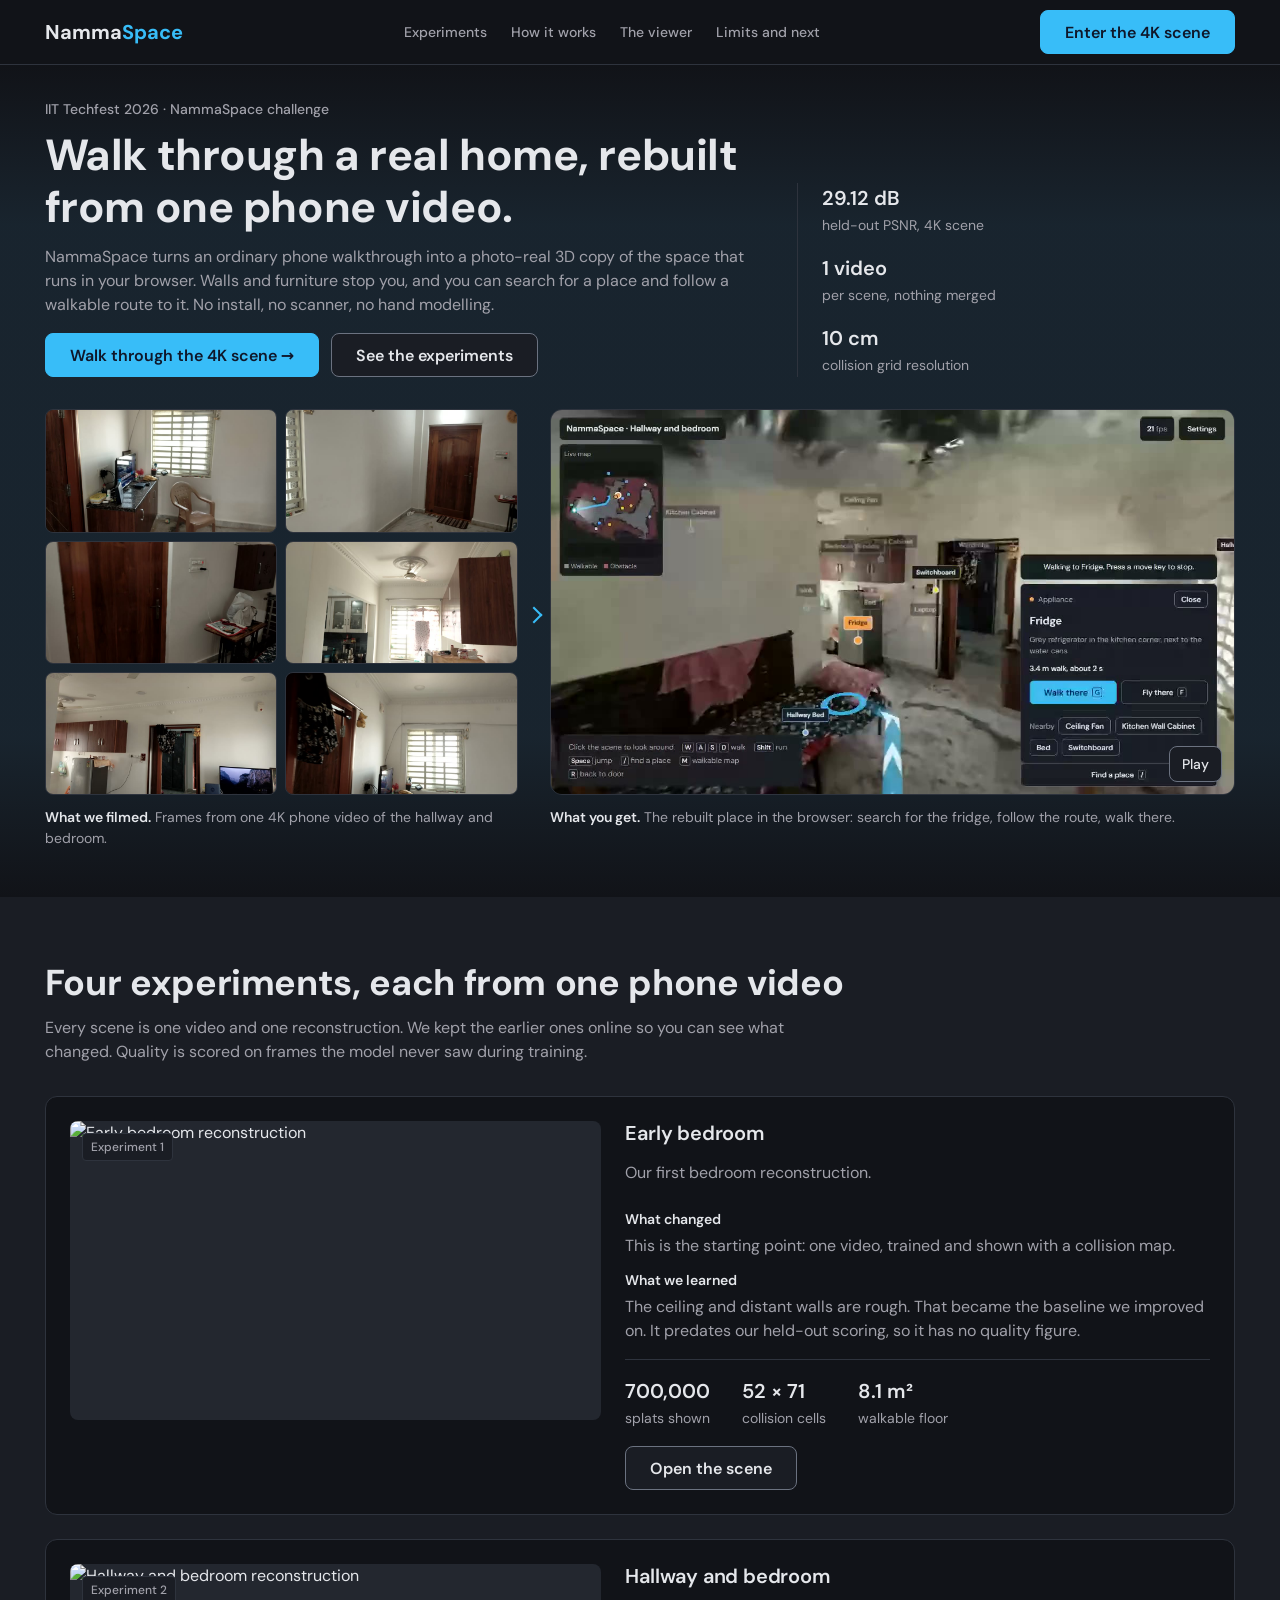
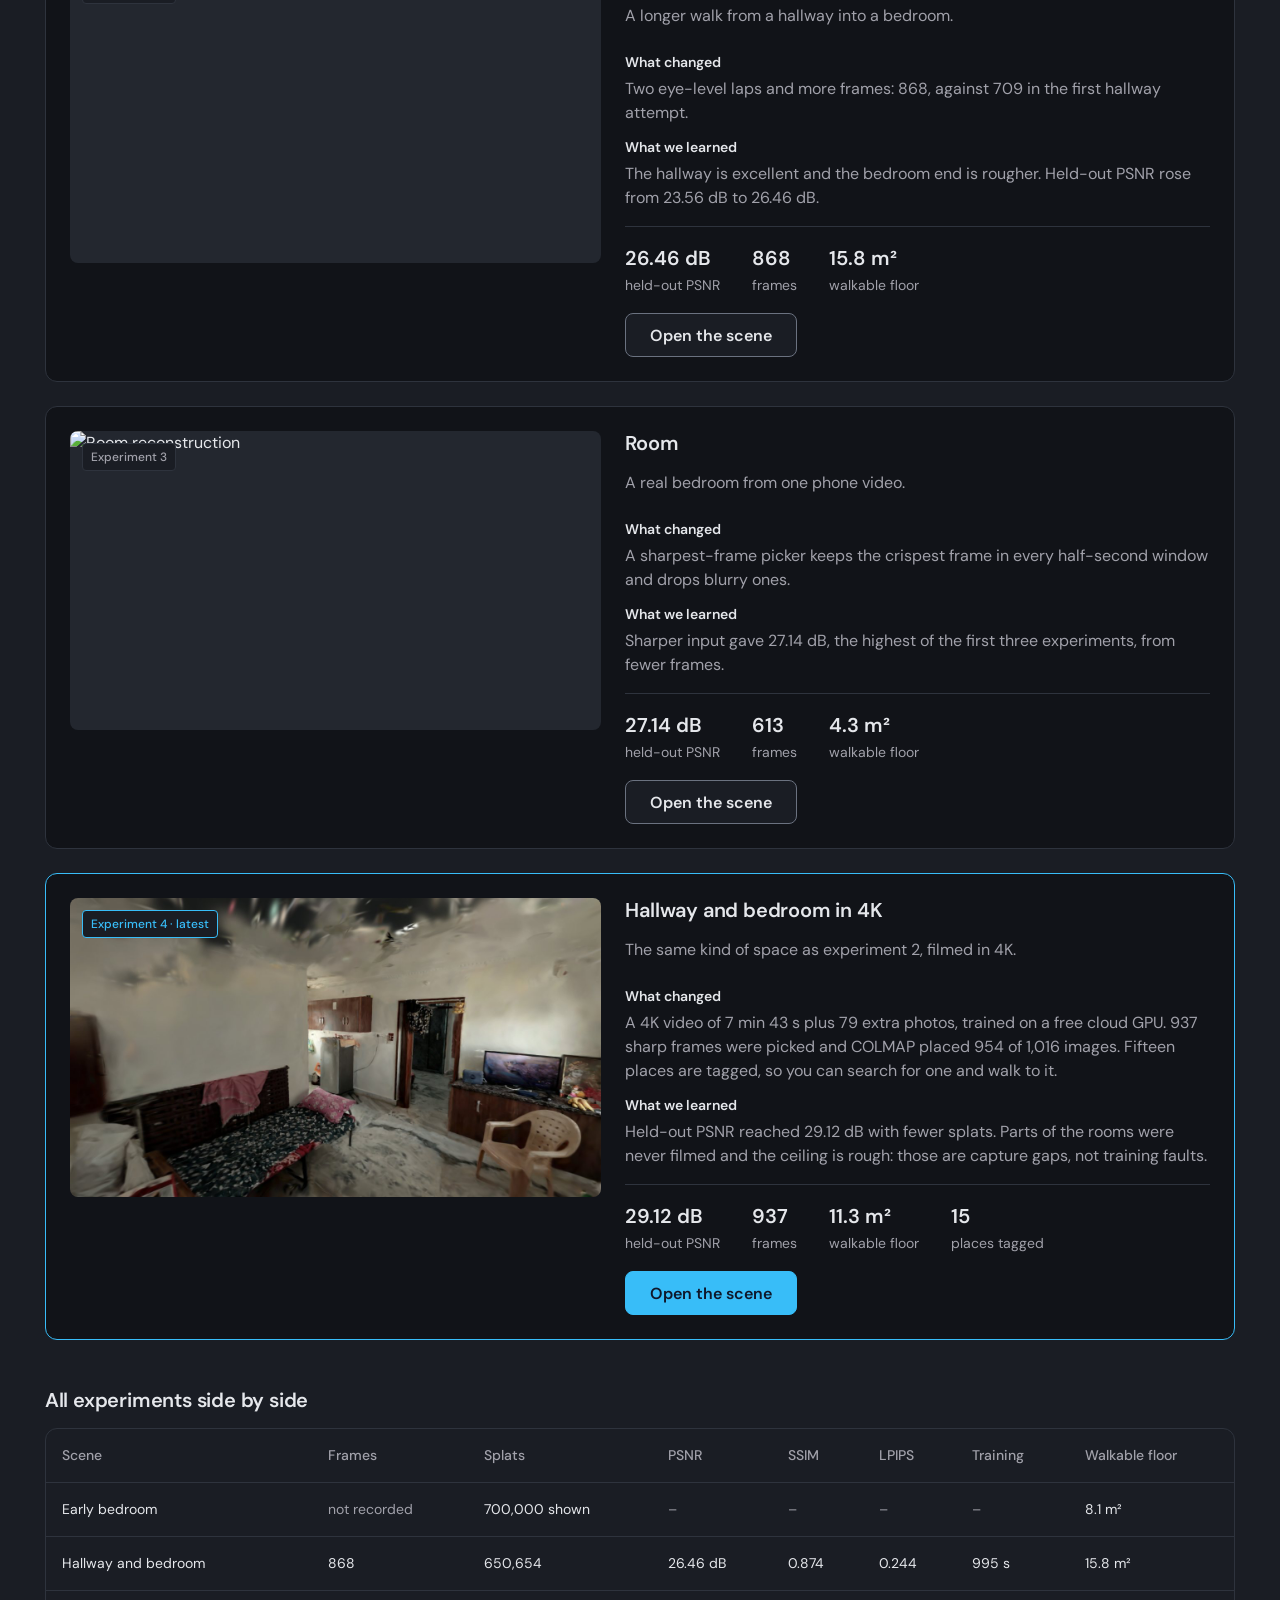
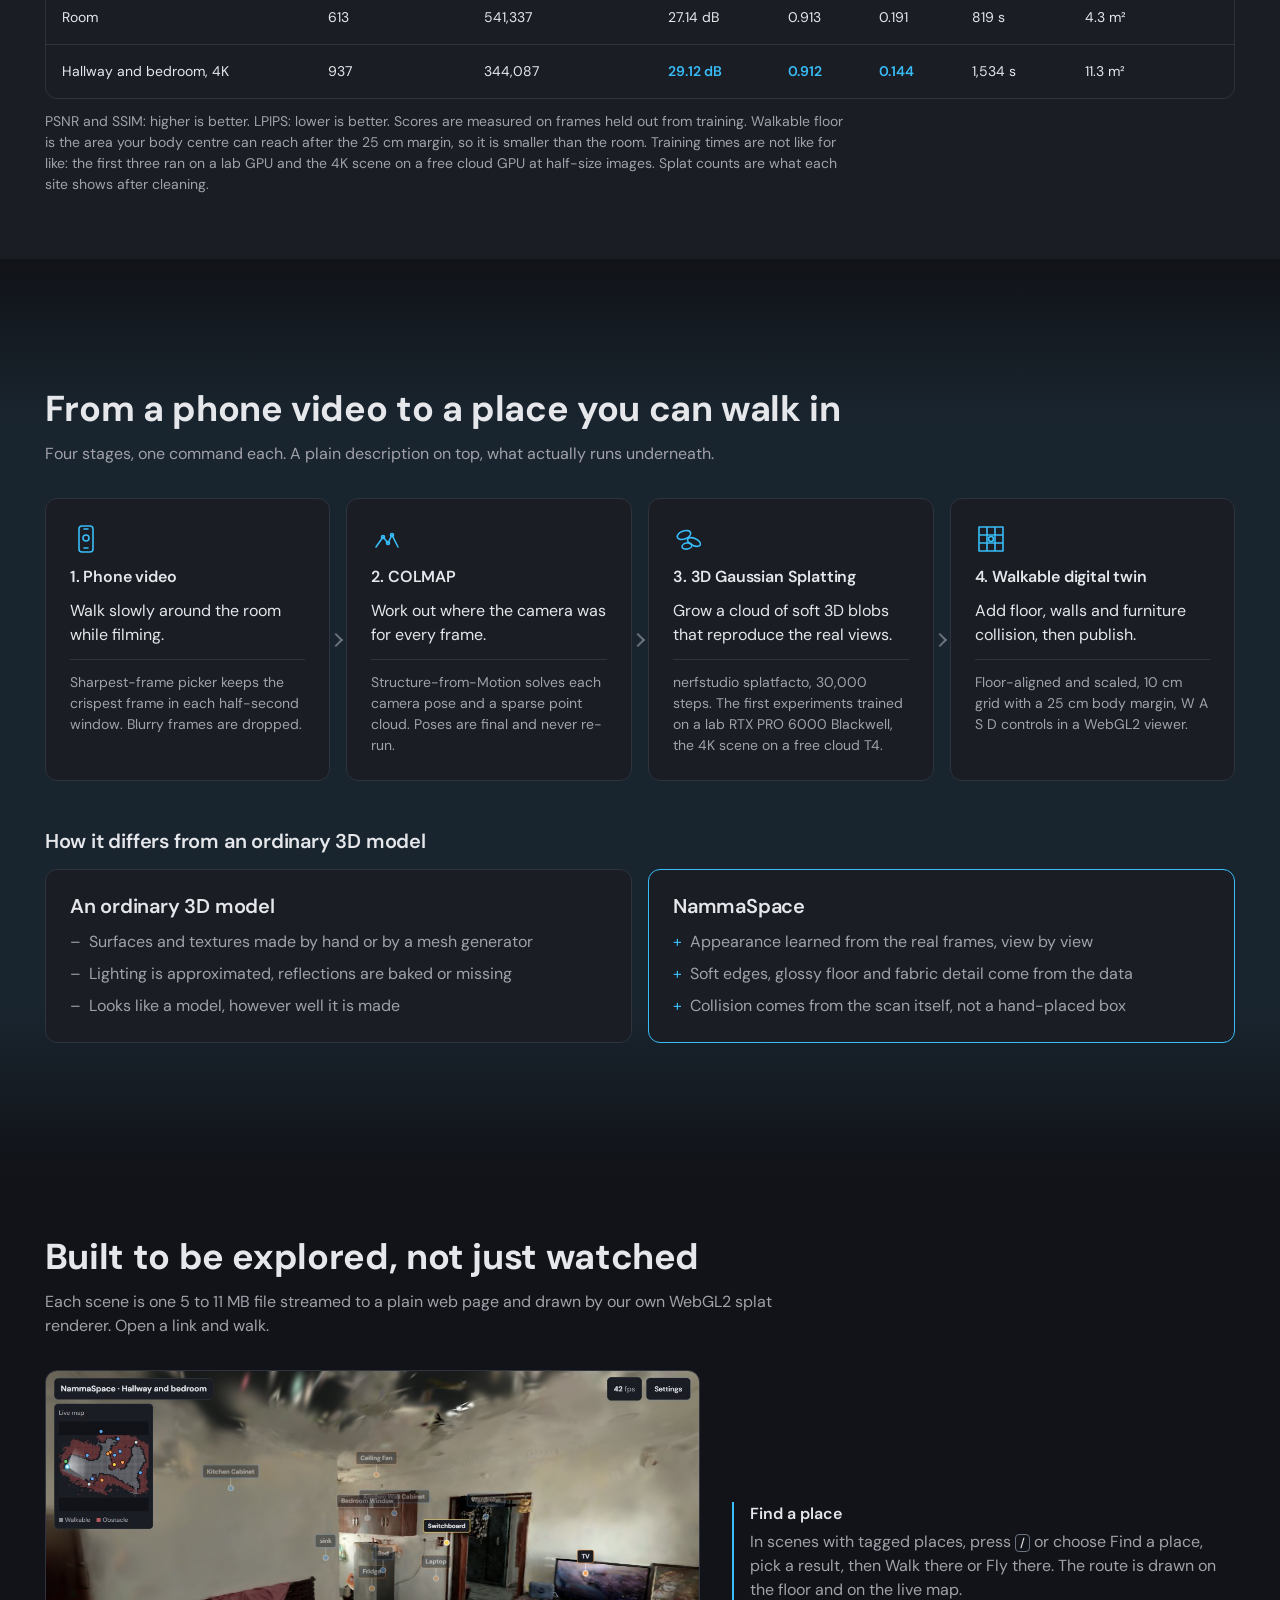
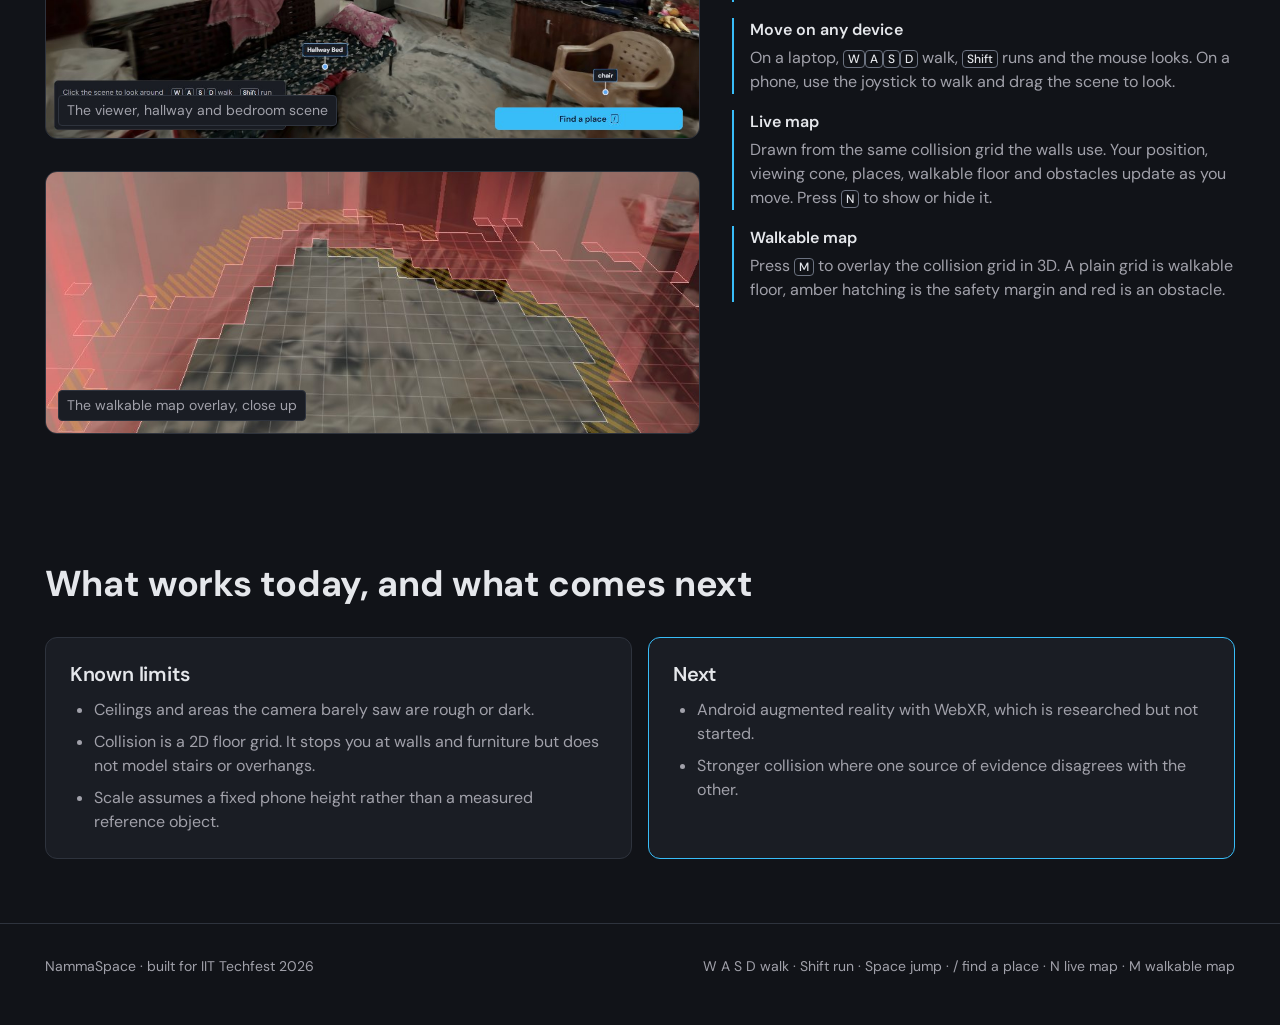
==== commit 1dff8929: "home: drop the point-cloud background for a quiet tint, remove section rules" ====
--- a/home/index.html
+++ b/home/index.html
@@ -18,7 +18,6 @@
   --muted: #A1A1AA;
   --accent: #38BDF8;
   --on-accent: #0F172A;
-  --cloud-mode: dark;
   --space-1: 4px;
   --space-2: 8px;
   --space-3: 12px;
@@ -43,7 +42,7 @@
 h3 { font-size: 20px; font-weight: 600; }
 p { margin: 0; }
 .lede { color: var(--muted); font-size: 16px; max-width: 72ch; }
-section { padding: var(--space-16) 0; border-top: 1px solid var(--line); }
+section { padding: var(--space-16) 0; }
 .head { display: grid; gap: var(--space-3); margin-bottom: var(--space-8); }
 a:focus-visible, button:focus-visible { outline: 2px solid var(--accent); outline-offset: 2px; border-radius: 4px; }
 
@@ -94,7 +93,6 @@
   .hero .top .fact b { font-size: 18px; }
   .hero .top .fact span { font-size: 12px; display: block; line-height: 1.35; }
 }
-#cloud { position: fixed; inset: 0; z-index: -1; width: 100%; height: 100%; display: block; pointer-events: none; opacity: 0.5; }
 .hero h1 { font-size: clamp(30px, 3.4vw, 48px); font-weight: 700; margin: var(--space-2) 0 var(--space-3); max-width: 24ch; }
 .hero h1 em { font-style: normal; }
 .cta { display: flex; gap: var(--space-3); flex-wrap: wrap; margin-top: var(--space-6); }
@@ -153,7 +151,9 @@
 footer .wrap { display: flex; gap: var(--space-4); justify-content: space-between; flex-wrap: wrap; }
 
 
-.band { background: var(--surface); border-bottom: 1px solid var(--line); }
+.band { background: var(--surface); }
+.dusk { --tone: color-mix(in oklab, var(--bg) 88%, var(--accent)); background-repeat: no-repeat; background-size: 100% 160px, 100% 160px, 100% calc(100% - 318px); background-position: top, bottom, center; background-image: linear-gradient(to bottom, var(--bg), color-mix(in oklab, var(--tone) 50%, var(--bg)) 50%, var(--tone)), linear-gradient(to top, var(--bg), color-mix(in oklab, var(--tone) 50%, var(--bg)) 50%, var(--tone)), linear-gradient(var(--tone), var(--tone)); }
+section.dusk { padding-block: calc(var(--space-16) + 64px); }
 .subhead { margin: var(--space-12) 0 var(--space-4); font-size: 20px; }
 .experiments { list-style: none; margin: 0; padding: 0; display: grid; gap: var(--space-6); }
 .exp { display: grid; grid-template-columns: minmax(0, 1fr) minmax(0, 1.1fr); gap: var(--space-6); padding: var(--space-6); background: var(--bg); border: 1px solid var(--line); border-radius: var(--radius-lg); }
@@ -192,8 +192,7 @@
   </div>
 </nav>
 
-<header class="hero" id="top">
-  <canvas id="cloud" aria-hidden="true"></canvas>
+<header class="hero dusk" id="top">
   <div class="wrap">
     <div class="top">
       <div>
@@ -329,7 +328,7 @@
   </div>
 </section>
 
-<section id="how">
+<section id="how" class="dusk">
   <div class="wrap">
     <div class="head">
       <h2>From a phone video to a place you can walk in</h2>
@@ -425,7 +424,6 @@
       <article class="card next">
         <h3>Next</h3>
         <ul>
-          <li>A second 4K room capture, to test how well the pipeline repeats on a new space.</li>
           <li>Android augmented reality with WebXR, which is researched but not started.</li>
           <li>Stronger collision where one source of evidence disagrees with the other.</li>
         </ul>
@@ -441,111 +439,6 @@
   </div>
 </footer>
 
-<script>
-(function () {
-  if ("scrollRestoration" in history) history.scrollRestoration = "manual";
-  if (location.hash) history.replaceState(null, "", location.pathname + location.search);
-  window.scrollTo(0, 0);
-  var light = getComputedStyle(document.documentElement).getPropertyValue("--cloud-mode").trim() === "light";
-  var cv = document.getElementById("cloud");
-  var cx = cv.getContext("2d");
-  var reduce = window.matchMedia("(prefers-reduced-motion: reduce)").matches;
-  var pts = [], W = 0, H = 0, dpr = 1, mx = 0, my = 0, tmx = 0, tmy = 0, boost = 0, boostTarget = 0, cursorX = -9999, cursorY = -9999, t0 = performance.now();
-  var R = 7, D = 12, HT = 4.6;
-  function rnd(a, b) { return a + Math.random() * (b - a); }
-  function add(x, y, z, kind) { pts.push({ x: x, y: y, z: z, sx: rnd(-16, 16), sy: rnd(-8, 14), sz: rnd(-16, 16), k: kind, ph: Math.random() * 6.28, d: Math.random() * 0.6 }); }
-  function build() {
-    pts = [];
-    var i, a, b, c;
-    for (i = 0; i < 6500; i++) add(rnd(-R, R), 0, rnd(-D, 1), 0);
-    for (i = 0; i < 3200; i++) add(rnd(-R, R), rnd(0, HT), -D, 1);
-    for (i = 0; i < 2600; i++) add(-R, rnd(0, HT), rnd(-D, 1), 1);
-    for (i = 0; i < 2600; i++) add(R, rnd(0, HT), rnd(-D, 1), 1);
-    for (i = 0; i < 2600; i++) add(rnd(-R, R), HT, rnd(-D, 1), 0);
-    for (i = 0; i < 420; i++) {
-      add(rnd(-R, R), 0, -D, 2); add(rnd(-R, R), HT, -D, 2);
-      add(-R, HT, rnd(-D, 1), 2); add(R, HT, rnd(-D, 1), 2);
-      add(-R, 0, rnd(-D, 1), 2); add(R, 0, rnd(-D, 1), 2);
-      add(-R, rnd(0, HT), -D, 2); add(R, rnd(0, HT), -D, 2);
-    }
-    [[-4.6, -2.5], [4.6, -2.5], [-4.6, -6.5], [4.6, -6.5], [-4.6, -10], [4.6, -10]].forEach(function (p) {
-      for (i = 0; i < 260; i++) { a = rnd(0, 6.28); add(p[0] + Math.cos(a) * 0.45, rnd(0, HT), p[1] + Math.sin(a) * 0.45, 3); }
-    });
-    for (i = 0; i < 1400; i++) { a = rnd(0, 6.28); b = Math.sqrt(Math.random()); add(Math.cos(a) * 2.4 * b, 0.7 + 0.12 * Math.sin(a * 3), -6 + Math.sin(a) * 1.6 * b, 3); }
-    for (i = 0; i < 900; i++) { a = rnd(0, 6.28); add(Math.cos(a) * 2.4, rnd(0.7, 0.85), -6 + Math.sin(a) * 1.6, 2); }
-    [[-3.2, -5.5, 1.4], [3.2, -5.5, 1.4], [-3, -9, 1.8], [3, -9, 1.8]].forEach(function (o) {
-      for (i = 0; i < 700; i++) { a = rnd(0, 6.28); b = rnd(0, 1); c = rnd(0, o[2]); add(o[0] + rnd(-0.9, 0.9), c, o[1] + rnd(-0.6, 0.6), 3); }
-    });
-  }
-  function resize() {
-    dpr = Math.min(window.devicePixelRatio || 1, 2);
-    W = cv.clientWidth; H = cv.clientHeight;
-    cv.width = W * dpr; cv.height = H * dpr;
-    if (reduce) frame(t0 + 6500);
-  }
-  function ease(x) { return x < 0.5 ? 2 * x * x : 1 - Math.pow(-2 * x + 2, 2) / 2; }
-  var last = t0;
-  function frame(now) {
-    var t = (now - t0) / 1000;
-    var dt = Math.min(0.05, (now - last) / 1000); last = now;
-    boost += (boostTarget - boost) * Math.min(1, dt * 6);
-    var cycle = 18;
-    var k = (t % cycle) / cycle;
-    var form = k < 0.3 ? ease(k / 0.3) : k < 0.85 ? 1 : 1 - ease((k - 0.85) / 0.15);
-    if (reduce) form = 1;
-    mx += (tmx - mx) * 0.04; my += (tmy - my) * 0.04;
-    var yaw = Math.sin(t * 0.12) * 0.08 + mx * 0.16;
-    var pitch = -0.1 + my * 0.08;
-    var cy = Math.cos(yaw), sy = Math.sin(yaw), cp = Math.cos(pitch), sp = Math.sin(pitch);
-    var focal = Math.max(W * 0.62, H * 0.9);
-    var camZ = 6, camY = 1.7;
-    var sweepSpeed = 1.6 + boost * 5;
-    var sweepZ = 2 - ((t * sweepSpeed) % (D + 3));
-    cx.setTransform(dpr, 0, 0, dpr, 0, 0);
-    cx.clearRect(0, 0, W, H);
-    cx.globalCompositeOperation = light ? "source-over" : "lighter";
-    var ox = W * 0.5, oy = H * 0.5;
-    for (var i = 0; i < pts.length; i++) {
-      var p = pts[i];
-      var f = Math.min(1, Math.max(0, (form - p.d * 0.5) / 0.5));
-      var x = p.x + p.sx * (1 - f), y = p.y + p.sy * (1 - f), z = p.z + p.sz * (1 - f);
-      y += Math.sin(t * 0.8 + p.ph) * 0.03;
-      var x1 = x * cy - (z + 5) * sy, z1 = x * sy + (z + 5) * cy - 5;
-      var y1 = y - camY;
-      var y2 = y1 * cp - z1 * sp, z2 = y1 * sp + z1 * cp;
-      var depth = camZ - z2;
-      if (depth < 0.6) continue;
-      var sc = focal / depth;
-      var px = ox + x1 * sc, py = oy - y2 * sc;
-      var ddx = px - cursorX, ddy = py - cursorY, dd = Math.sqrt(ddx * ddx + ddy * ddy), glow = 0;
-      if (dd < 150 && dd > 0.1) { var push = (150 - dd) / 150; px += ddx / dd * push * 38; py += ddy / dd * push * 38; glow = push; }
-      if (px < -10 || px > W + 10 || py < -10 || py > H + 10) continue;
-      var tw = 0.6 + 0.4 * Math.sin(t * 1.6 + p.ph);
-      var near = Math.abs(z - sweepZ);
-      var lit = near < 0.45 ? 1 - near / 0.45 : 0;
-      var a = Math.min(1, (0.3 + 1.2 * f + lit * 1.4 + boost * 0.3 + glow * 1.2) * (11 / depth)) * tw * (light ? 0.8 : 0.7);
-      var r = Math.max(0.7, sc * 0.007) * (1 + lit * 0.7 + glow * 0.6);
-      var hue, sat, lig;
-      if (light) {
-        hue = 158 + (p.k === 1 ? -8 : p.k === 3 ? 6 : 0); sat = 45 + (p.k === 2 ? 10 : 0); lig = lit > 0.05 ? 24 : 34 + (p.k === 1 ? 6 : 0);
-      } else if (lit > 0.05) { hue = 199; sat = 90; lig = 68; }
-      else if (p.k === 2) { hue = 199; sat = 70; lig = 62; }
-      else if (p.k === 3) { hue = 215; sat = 25; lig = 66; }
-      else { hue = 215; sat = 10; lig = 62; }
-      cx.fillStyle = "hsla(" + hue + ", " + sat + "%, " + lig + "%, " + a.toFixed(3) + ")";
-      cx.fillRect(px - r, py - r, r * 2, r * 2);
-    }
-    cx.globalCompositeOperation = "source-over";
-    if (!reduce) requestAnimationFrame(frame);
-  }
-  window.addEventListener("resize", resize);
-  window.addEventListener("pointermove", function (e) { tmx = e.clientX / window.innerWidth - 0.5; tmy = e.clientY / window.innerHeight - 0.5; cursorX = e.clientX; cursorY = e.clientY; });
-  document.addEventListener("pointerover", function (e) { if (e.target.closest && e.target.closest(".btn, .nav a, .exp")) boostTarget = 1; });
-  document.addEventListener("pointerout", function (e) { if (e.target.closest && e.target.closest(".btn, .nav a, .exp")) boostTarget = 0; });
-  build(); resize();
-  if (!reduce) requestAnimationFrame(frame);
-})();
-</script>
 <script>
 (function () {
   var clip = document.getElementById("heroClip"), toggle = document.getElementById("clipToggle");
